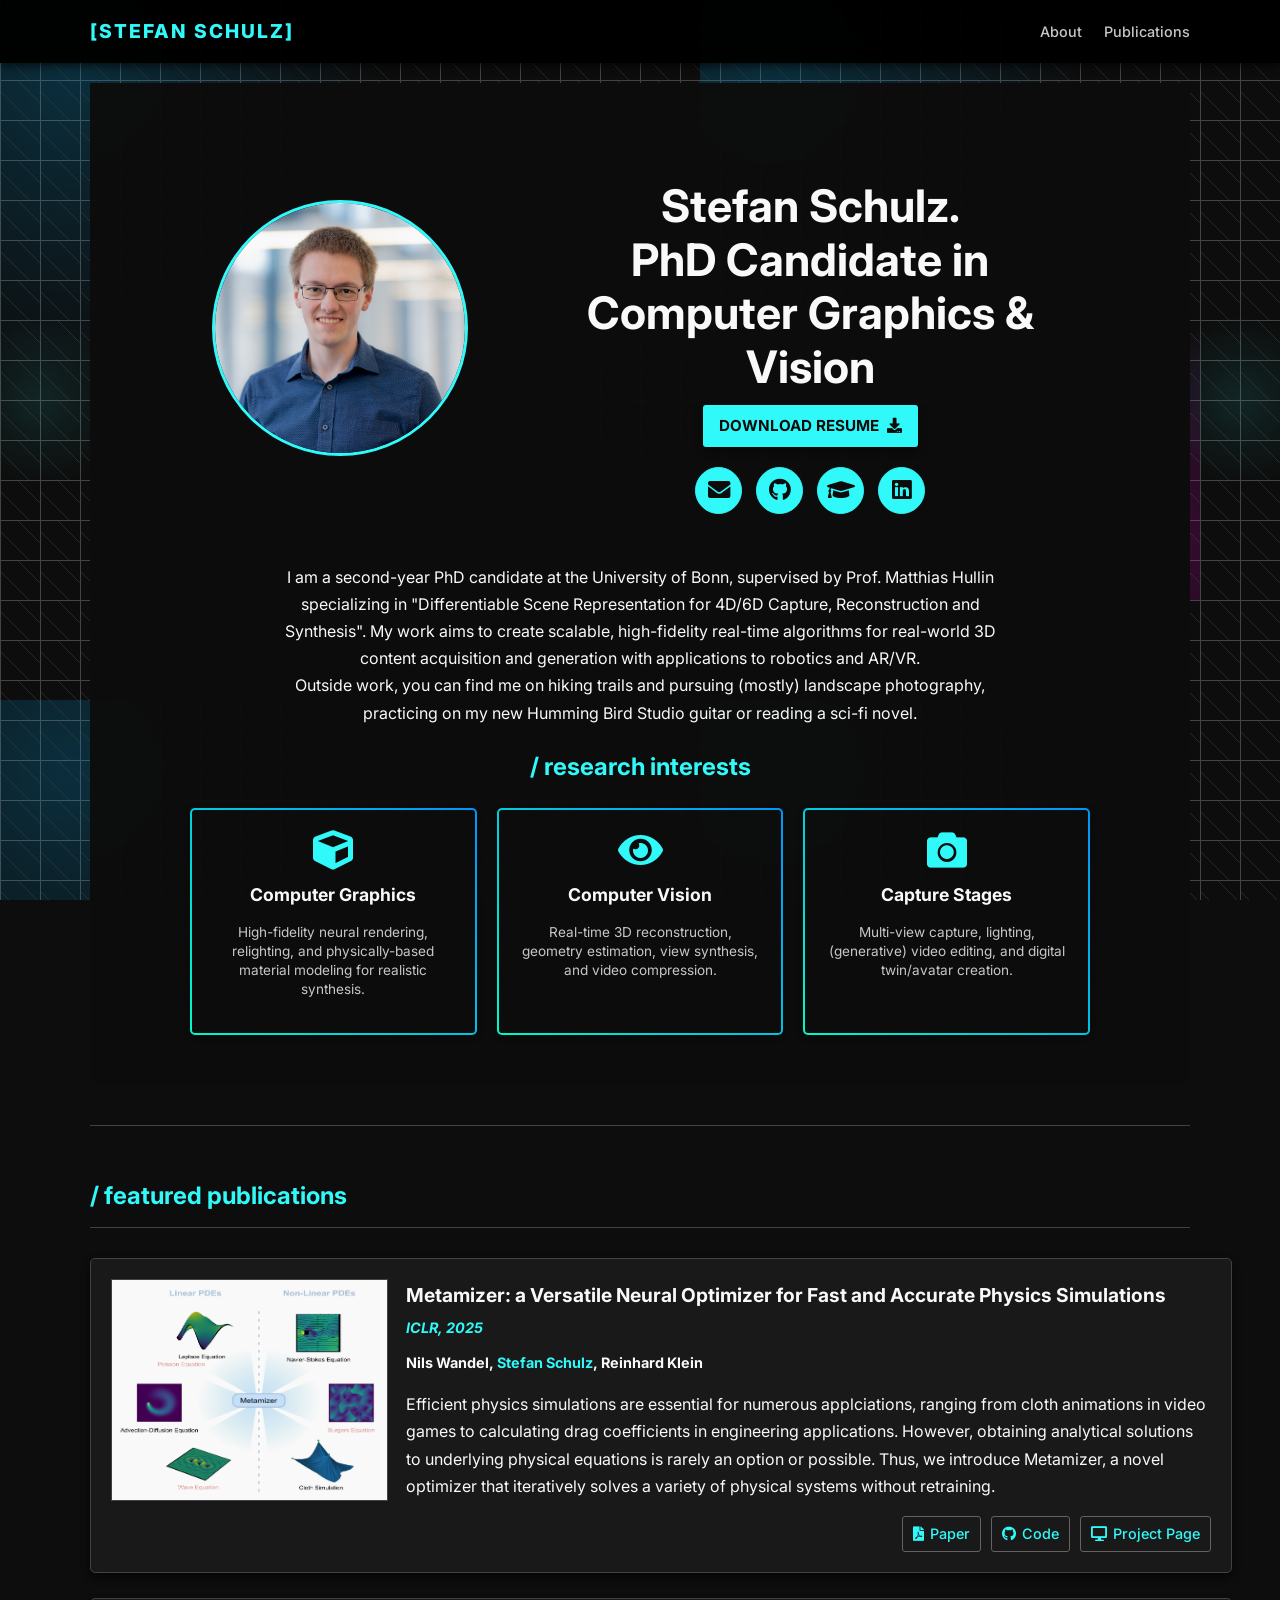
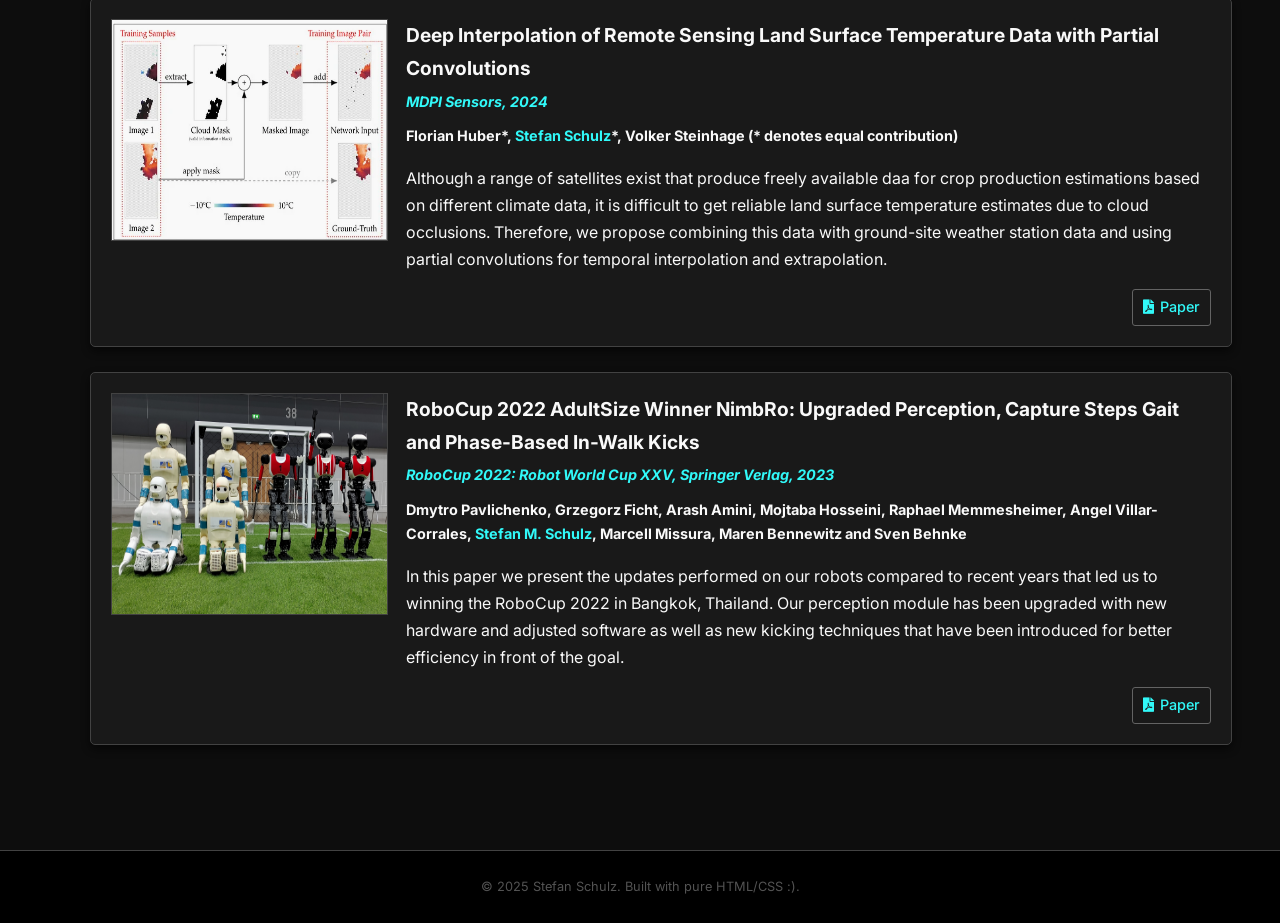
==== index.html @ b4964e53 "Update website + CV/Resume" ====
<!DOCTYPE html>
<html lang="en">
<head>
    <meta charset="UTF-8">
    <meta name="viewport" content="width=device-width, initial-scale=1.0">
    <title>Stefan Schulz - PhD Candidate</title>
    <link rel="stylesheet" href="styles.css"> 
    <link href="https://fonts.googleapis.com/css2?family=Inter:wght@400;500;700;800&display=swap" rel="stylesheet">
    <link rel="stylesheet" href="https://cdnjs.cloudflare.com/ajax/libs/font-awesome/5.15.4/css/all.min.css">
</head>
<body>

    <header>
        <div class="header-content">
            <span class="logo">[STEFAN SCHULZ]</span>
            <nav>
                <a href="#about" class="nav-link">About</a>
                <a href="#publications" class="nav-link">Publications</a>
            </nav>
        </div>
    </header>

    <main>
        
        <section id="about" class="hero">
            
            <div class="profile-row">
                
                <div class="hero-image-container">
                    <img src="assets/profile_pic.jpg" alt="Stefan Schulz" class="profile-photo"> 
                </div>

                <div class="hero-text-content">
                    <h1>
                        <span class="name-highlight">Stefan Schulz</span>.<br>
                        PhD Candidate in Computer Graphics & Vision
                    </h1>
                    
                    <a href="/certificates/Resume.pdf" target="_blank" class="cv-button-hero">Download Resume <i class="fas fa-download"></i></a>

                    <div class="social-links">
                        <a href="mailto:stefanm.schulz@t-online.de" title="Email"><i class="fas fa-envelope"></i></a>
                        <a href="https://github.com/StefanMSchulz" target="_blank" title="GitHub"><i class="fab fa-github"></i></a> 
                        <a href="https://scholar.google.com/citations?user=WEFLPx4AAAAJ&hl=de" target="_blank" title="Google Scholar"><i class="fas fa-graduation-cap"></i></a> 
                        <a href="https://www.linkedin.com/in/stefan-m-schulz" target="_blank" title="LinkedIn"><i class="fab fa-linkedin"></i></a>
                    </div>
                </div>
            </div> 
            
            <div class="hero-paragraph-container">
                <p>I am a second-year PhD candidate at the University of Bonn, supervised by Prof. Matthias Hullin specializing in "Differentiable Scene Representation for 4D/6D Capture, Reconstruction and Synthesis". My work aims to create scalable, high-fidelity real-time algorithms for real-world 3D content acquisition and generation with applications to robotics and AR/VR.</p>
                <p>Outside work, you can find me on hiking trails and pursuing (mostly) landscape photography, practicing on my new Humming Bird Studio guitar or reading a sci-fi novel.</p>
            </div>
            
            <div id="research-container" class="research-grid-container">
                <h2 class="research-title">/ research interests</h2> 
                <div class="focus-grid">
                    <div class="focus-item">
                        <i class="fas fa-cube focus-icon"></i>
                        <h3>Computer Graphics</h3>
                        <p>High-fidelity neural rendering, relighting, and physically-based material modeling for realistic synthesis.</p>
                    </div>
                    <div class="focus-item">
                        <i class="fas fa-eye focus-icon"></i>
                        <h3>Computer Vision</h3>
                        <p>Real-time 3D reconstruction, geometry estimation, view synthesis, and video compression.</p>
                    </div>
                    <div class="focus-item">
                        <i class="fas fa-camera focus-icon"></i>
                        <h3>Capture Stages</h3>
                        <p>Multi-view capture, lighting, (generative) video editing, and digital twin/avatar creation.</p>
                    </div>
                </div>
            </div> 
        </section> 
        <hr class="separator">

        <section id="publications">
            <h2>/ featured publications</h2> 
            
            <div class="project-item">
                <div class="project-media-col">
                    <div class="project-media">
                        <img src="assets/publications/metamizer.png" alt="Project 2 Image" class="project-image">
                    </div>
                </div>
                <div class="project-description-col">
                    <div>
                        <h3>Metamizer: a Versatile Neural Optimizer for Fast and Accurate Physics Simulations</h3>
                        <span class="metadata" style="font-style: italic;">ICLR, 2025</span>
                        <span class="metadata"><span style="color:#ffffff"> Nils Wandel,</span> Stefan Schulz<span style="color:#ffffff">, Reinhard Klein</span></span>
                        <p>Efficient physics simulations are essential for numerous applciations, ranging from cloth animations in video games to calculating drag coefficients in engineering applications. However, obtaining analytical solutions to underlying physical equations is rarely an option or possible. Thus, we introduce Metamizer, a novel optimizer that iteratively solves a variety of physical systems without retraining.</p>
                    </div>
                    <div class="project-links">
                        <a href="https://arxiv.org/pdf/2410.19746" target="_blank"><i class="fas fa-file-pdf"></i> Paper</a>
                        <a href="https://github.com/wandeln/Metamizer" target="_blank"><i class="fab fa-github"></i> Code</a>
                        <a href="https://wandeln.github.io/Metamizer_webpage/" target="_blank"><i class="fas fa-desktop"></i> Project Page</a>
                    </div>
                </div>
            </div>

            <div class="project-item">
                <div class="project-media-col">
                    <img src="assets/publications/partialconv.png" alt="Project 2 Image" class="project-image">
                </div>
                <div class="project-description-col">
                    <div>
                        <h3>Deep Interpolation of Remote Sensing Land Surface Temperature Data with Partial Convolutions</h3>
                        <span class="metadata" style="font-style: italic;">MDPI Sensors, 2024</span>
                        <span class="metadata"><span style="color:#ffffff">Florian Huber*,</span> Stefan Schulz<span style="color:#ffffff">*, Volker Steinhage (* denotes equal contribution)</span></span>
                        <p>Although a range of satellites exist that produce freely available daa for crop production estimations based on different climate data, it is difficult to get reliable land surface temperature estimates due to cloud occlusions. Therefore, we propose combining this data with ground-site weather station data and using partial convolutions for temporal interpolation and extrapolation.</p>
                    </div>
                    <div class="project-links">
                        <a href="https://www.mdpi.com/1424-8220/24/5/1604" target="_blank"><i class="fas fa-file-pdf"></i> Paper</a>
                    </div>
                </div>
            </div>

            <div class="project-item">
                <div class="project-media-col">
                    <img src="assets/publications/robocup.jpg" alt="Project 2 Image" class="project-image">
                </div>
                <div class="project-description-col">
                    <div>
                        <h3>RoboCup 2022 AdultSize Winner NimbRo: Upgraded Perception, Capture Steps Gait and Phase-Based In-Walk Kicks</h3>
                        <span class="metadata" style="font-style: italic;">RoboCup 2022: Robot World Cup XXV, Springer Verlag, 2023</span>
                        <span class="metadata"><span style="color:#ffffff">Dmytro Pavlichenko, Grzegorz Ficht, Arash Amini, Mojtaba Hosseini, Raphael Memmesheimer, Angel Villar-Corrales, </span>Stefan M. Schulz<span style="color:#ffffff">, Marcell Missura, Maren Bennewitz and Sven Behnke</span></span>
                        <p>In this paper we present the updates performed on our robots compared to recent years that led us to winning the RoboCup 2022 in Bangkok, Thailand. Our perception module has been upgraded with new hardware and adjusted software as well as new kicking techniques that have been introduced for better efficiency in front of the goal.</p>
                    </div>
                    <div class="project-links">
                        <a href="https://arxiv.org/pdf/2302.02956" target="_blank"><i class="fas fa-file-pdf"></i> Paper</a>
                    </div>
                </div>
            </div>

            </section>        
    </main>

    <footer>
        &copy; 2025 Stefan Schulz. Built with pure HTML/CSS :).
    </footer>

</body>
</html>
---- styles.css ----
:root {
    --bg-color: #0d0d0d;
    --text-color: #ffffff;
    --accent-color: #33ffff;
    --secondary-color: #1a1a1a; 
    --border-color: #444444;
    
    /* Stronger Pattern Colors */
    --pattern-color-1: rgba(68, 68, 68, 0.5); 
    --flare-color-blue: rgba(0, 180, 255, 0.2); 
    --flare-color-pink: rgba(255, 0, 220, 0.2); 
    --pattern-color-2: rgba(51, 255, 255, 0.1); 
    --link-border-color: #666666;

    /* Gradient Colors for Research Focus */
    --gradient-start: #00ffcc; 
    --gradient-end: #0099ff;    
}

/* Global Styles and Typography */
body {
    font-family: 'Inter', sans-serif;
    line-height: 1.7;
    margin: 0;
    padding: 0;
    color: var(--text-color);
    background-color: var(--bg-color); 
    background-image: 
        repeating-linear-gradient(45deg, var(--pattern-color-1), var(--pattern-color-1) 1px, transparent 1px, transparent 20px),
        radial-gradient(circle at 10% 10%, var(--flare-color-blue) 0%, transparent 35%),
        radial-gradient(circle at 90% 90%, var(--flare-color-pink) 0%, transparent 30%),
        radial-gradient(circle at 50% 50%, var(--pattern-color-2) 0%, transparent 20%),
        linear-gradient(to right, var(--border-color) 1px, transparent 1px),
        linear-gradient(to bottom, var(--border-color) 1px, transparent 1px);

    background-size: 
        40px 40px, 700px 700px, 600px 600px, 600px 600px, 40px 40px, 40px 40px;
        
    background-position: 
        0 0, 0 0, 0 0, center 100px, 0 0, 0 0;
        
    background-attachment: fixed;
    opacity: 0.98;
}

/* Links and Interactivity */
a {
    color: var(--accent-color);
    text-decoration: none;
    transition: color 0.2s, background-color 0.2s;
    font-weight: 500;
}

a:hover {
    color: #ffffff; 
    text-decoration: underline;
}

/* Ensure Icons have correct spacing when inside links with text */
.project-links a i {
    margin-right: 6px; 
}

/* Layout */
main {
    max-width: 1100px; 
    margin: 0 auto;
    padding: 20px 20px 80px;
    position: relative;
    z-index: 2;
    background-color: transparent; 
}

main, header, footer, .project-item {
    opacity: 1; 
}

/* ------------------------------------------------------------------- */
/* HEADER/NAVIGATION */
/* ------------------------------------------------------------------- */
header {
    background-color: #000000; 
    padding: 15px 0;
    box-shadow: 0 2px 10px rgba(0, 0, 0, 0.8);
    position: sticky;
    top: 0;
    z-index: 1000;
}

.header-content {
    max-width: 1100px; 
    margin: 0 auto;
    display: flex;
    justify-content: space-between;
    align-items: center;
    padding: 0 20px;
}

.logo {
    font-weight: 800;
    font-size: 1.2em;
    color: var(--accent-color);
    letter-spacing: 2px;
}

nav a.nav-link {
    color: #cccccc;
    margin-left: 18px;
    font-weight: 500;
    font-size: 0.9em;
}

nav a.nav-link:hover {
    color: var(--accent-color);
}

/* ------------------------------------------------------------------- */
/* HERO SECTION */
/* ------------------------------------------------------------------- */
.hero {
    display: flex; 
    flex-direction: column;
    gap: 20px; 
    padding: 60px 0 0; 
    background-color: var(--bg-color); 
    align-items: center; 
}

.profile-row {
    display: flex;
    gap: 40px;
    align-items: center; 
    text-align: left;
    
    max-width: 900px; 
    width: 100%;
    margin: 0 auto; 
}

.hero-image-container {
    flex-shrink: 0;
    width: 300px; 
    display: flex;
    justify-content: center; 
}

.profile-photo {
    width: 250px; 
    height: 250px;
    border-radius: 50%;
    object-fit: cover;
    border: 3px solid var(--accent-color);
    margin: 0; 
}

.hero-text-content {
    flex-grow: 1;
    display: flex; 
    flex-direction: column;
    align-items: center; 
    text-align: center; 
    max-width: 100%; 
}

h1 { 
    font-size: 2.8em; 
    line-height: 1.2; 
    margin-bottom: 5px; 
    text-align: center; 
}

.cv-button-hero {
    color: var(--bg-color);
    background-color: var(--accent-color);
    padding: 8px 16px;
    border-radius: 3px;
    font-weight: 700;
    font-size: 0.95em;
    transition: background-color 0.2s;
    display: inline-flex;
    align-items: center;
    text-transform: uppercase;
    box-shadow: 0 4px 8px rgba(0, 0, 0, 0.4);
    margin-top: 5px; 
    margin-bottom: 15px; 
    align-self: center; 
}
.cv-button-hero:hover {
    background-color: var(--bg-color);
    color: var(--accent-color);
    text-decoration: none;
    border: 1px solid var(--accent-color);
}
.cv-button-hero i {
    margin-left: 8px;
}

/* Social Links: */
.social-links {
    margin-top: 5px; 
    margin-bottom: 0; 
    text-align: center; 
    display: block; 
}

.social-links a {
    color: var(--bg-color) !important; 
    background-color: var(--accent-color); 
    margin: 0 5px; 
    padding: 10px; 
    border: 1px solid var(--accent-color);
    border-radius: 50%;
    font-size: 1.4em;
    display: inline-flex;
    align-items: center;
    justify-content: center;
    width: 25px; 
    height: 25px; 
    transition: transform 0.2s, background-color 0.2s;
}

.social-links a:hover {
    background-color: var(--bg-color); 
    color: var(--accent-color) !important; 
    transform: scale(1.1);
    text-decoration: none;
}
.social-links a i {
    margin: 0; 
}

.hero-paragraph-container {
    width: 100%;
    max-width: 900px;
    margin: 30px auto 0 auto;
    padding: 0 20px;
    text-align: center;
}
.hero-paragraph-container p {
    max-width: 750px;
    margin: 0 auto;
    text-align: center;
}

.research-grid-container {
    padding: 0 0 50px; 
    background-color: transparent; 
    border: none;
    box-shadow: none;
    
    max-width: 1100px;
    width: 100%;
}

.research-title {
    font-size: 1.5em; 
    font-weight: 700;
    color: var(--accent-color);
    border-bottom: none; 
    padding-bottom: 0; 
    margin-top: 0; 
    margin-bottom: 20px; 
    text-transform: lowercase; 
    text-align: center;
    width: 100%;
    box-sizing: border-box; 
}

.focus-grid {
    display: flex;
    gap: 20px;
    justify-content: center;
    text-align: center;
    max-width: 900px;
    margin: 0 auto;
    padding: 0 20px; 
}

.focus-item {
    flex: 1;
    background-color: var(--bg-color); 
    padding: 20px;
    border-radius: 5px;
    box-shadow: 0 2px 6px rgba(0, 0, 0, 0.3);
    transition: transform 0.2s;
    border: 2px solid transparent;
    background-clip: padding-box, border-box;
    background-origin: padding-box, border-box;
    border-image: linear-gradient(
        45deg, 
        var(--gradient-start) 0%, 
        var(--gradient-end) 100%
    );
    border-image-slice: 1;
    background-image: linear-gradient(var(--bg-color), var(--bg-color)),
                      linear-gradient(45deg, var(--gradient-start), var(--gradient-end));
}

.focus-item:hover {
    transform: translateY(-3px); 
}

.focus-icon {
    font-size: 2.5em;
    color: var(--accent-color);
    margin-bottom: 10px;
    display: block;
}

.focus-item h3 {
    font-size: 1.1em;
    margin: 0 0 5px 0;
}

.focus-item p {
    font-size: 0.85em; 
    color: #cccccc;
    line-height: 1.4;
}

h2 { 
    font-size: 1.5em; 
    font-weight: 700;
    color: var(--accent-color);
    text-transform: lowercase; 
    border-bottom: 1px solid var(--border-color); 
    padding-bottom: 10px; 
    margin-top: 50px; 
    margin-bottom: 30px;
}

.separator {
    border: 0;
    height: 1px;
    background-color: var(--border-color);
    margin: 40px 0;
}


/* ------------------------------------------------------------------- */
/* FEATURED PUBLICATIONS */
/* ------------------------------------------------------------------- */
.project-item {
    margin-bottom: 25px; 
    padding: 20px;
    background-color: var(--secondary-color);
    border: 1px solid var(--border-color);
    border-radius: 5px;
    box-shadow: 0 4px 10px rgba(0, 0, 0, 0.6);
    display: flex; 
    gap: 20px;
    max-width: 1100px;
    width: 100%;
    margin-left: auto;
    margin-right: auto;
}

.project-media-col {
    flex: 1; 
    min-width: 25%; 
    max-width: 25%; 
}

.project-description-col {
    flex: 2; 
    display: flex;
    flex-direction: column;
    justify-content: space-between; 
}

.project-media iframe, .project-image {
    width: 100%;
    height: auto;
    aspect-ratio: 10 / 8; 
    border: 1px solid var(--border-color);
    display: block;
    margin: 0 0 15px 0; 
}

.project-item h3 {
    color: var(--text-color);
    font-size: 1.2em;
    margin: 0 0 5px 0;
}

.metadata {
    color: var(--accent-color);
    font-size: 0.9em;
    font-weight: 700;
    margin-bottom: 10px;
    display: block;
}

.project-links {
    margin-top: auto; 
    display: flex;
    flex-wrap: wrap;
    gap: 10px; 
    justify-content: flex-end; 
}

.project-links a {
    color: var(--accent-color);
    border: 1px solid var(--link-border-color);
    padding: 5px 10px;
    border-radius: 3px;
    text-decoration: none;
    transition: background-color 0.2s, color 0.2s;
    font-size: 0.9em;
    display: inline-flex;
    align-items: center;
}

.project-links a:hover {
    background-color: var(--accent-color);
    color: var(--bg-color);
    text-decoration: none;
}

/* Footer */
footer {
    text-align: center;
    padding: 25px;
    background-color: #000;
    color: #555555;
    font-size: 0.8em;
    border-top: 1px solid var(--border-color);
}

/* Responsive Design */
@media (max-width: 1150px) {
    main, .header-content, .project-item {
        max-width: 95%;
        padding-left: 15px;
        padding-right: 15px;
    }
}

@media (max-width: 900px) {
    .profile-row {
        flex-direction: column;
        align-items: center;
        text-align: center;
        gap: 20px;
    }
    .hero-image-container {
        width: 100%;
        max-width: 100%;
        justify-content: center; 
    }
    .hero-text-content {
        align-items: center; 
        max-width: 100%;
        text-align: center;
    }
    .hero-text-content h1 {
        text-align: center;
    }
    .cv-button-hero {
        align-self: center;
    }
    .social-links {
        text-align: center;
    }
}

@media (max-width: 768px) {
    .profile-photo {
        width: 120px;
        height: 120px;
    }
    .social-links a {
        margin: 0 5px;
    }
    
    .focus-grid {
        flex-direction: column;
        gap: 15px;
        padding: 0 10px;
    }
    .research-grid-container {
        padding-left: 0;
        padding-right: 0;
    }

    h1 {
        font-size: 2em;
    }
    .header-content {
        flex-direction: column;
    }
    nav a.nav-link {
        margin: 0 8px;
    }
    .project-item {
        flex-direction: column;
    }
    .project-media-col {
        min-width: 100%;
        max-width: 100%;
    }
    .project-links {
        justify-content: flex-start;
    }
}
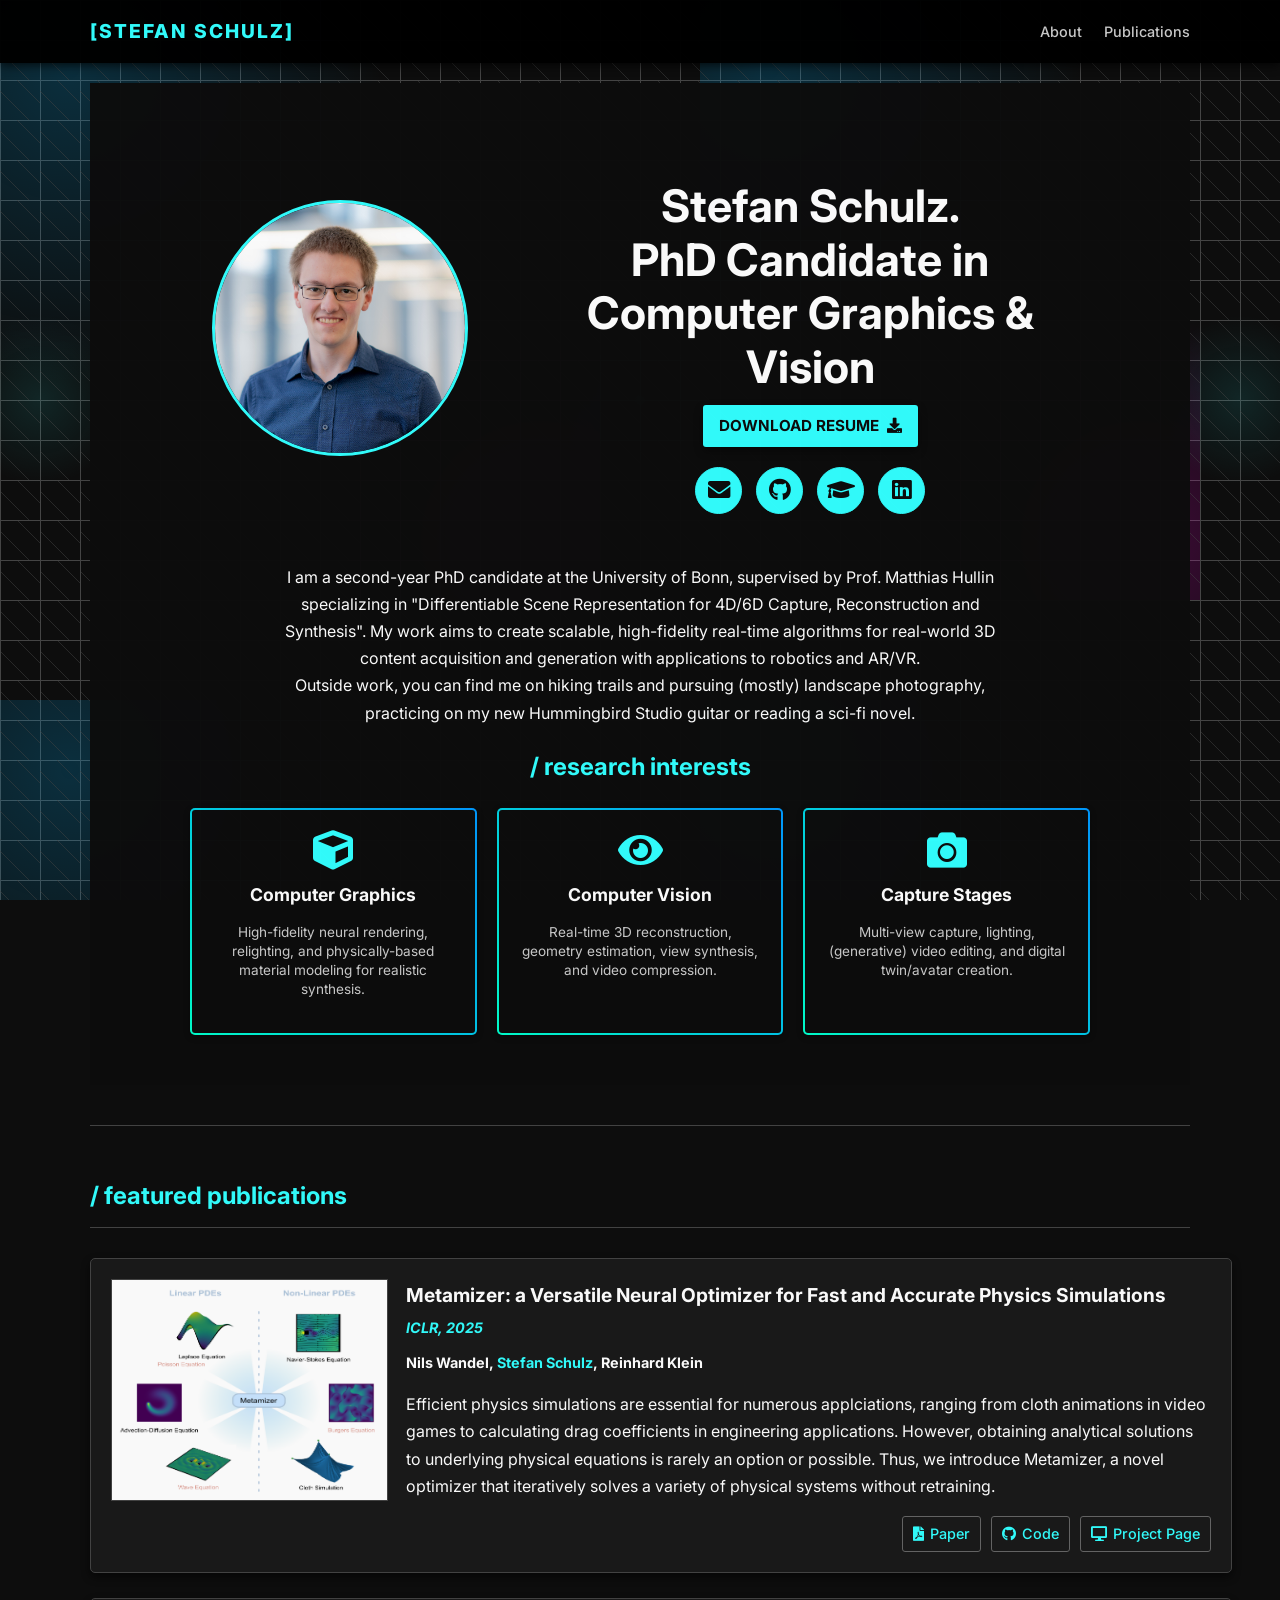
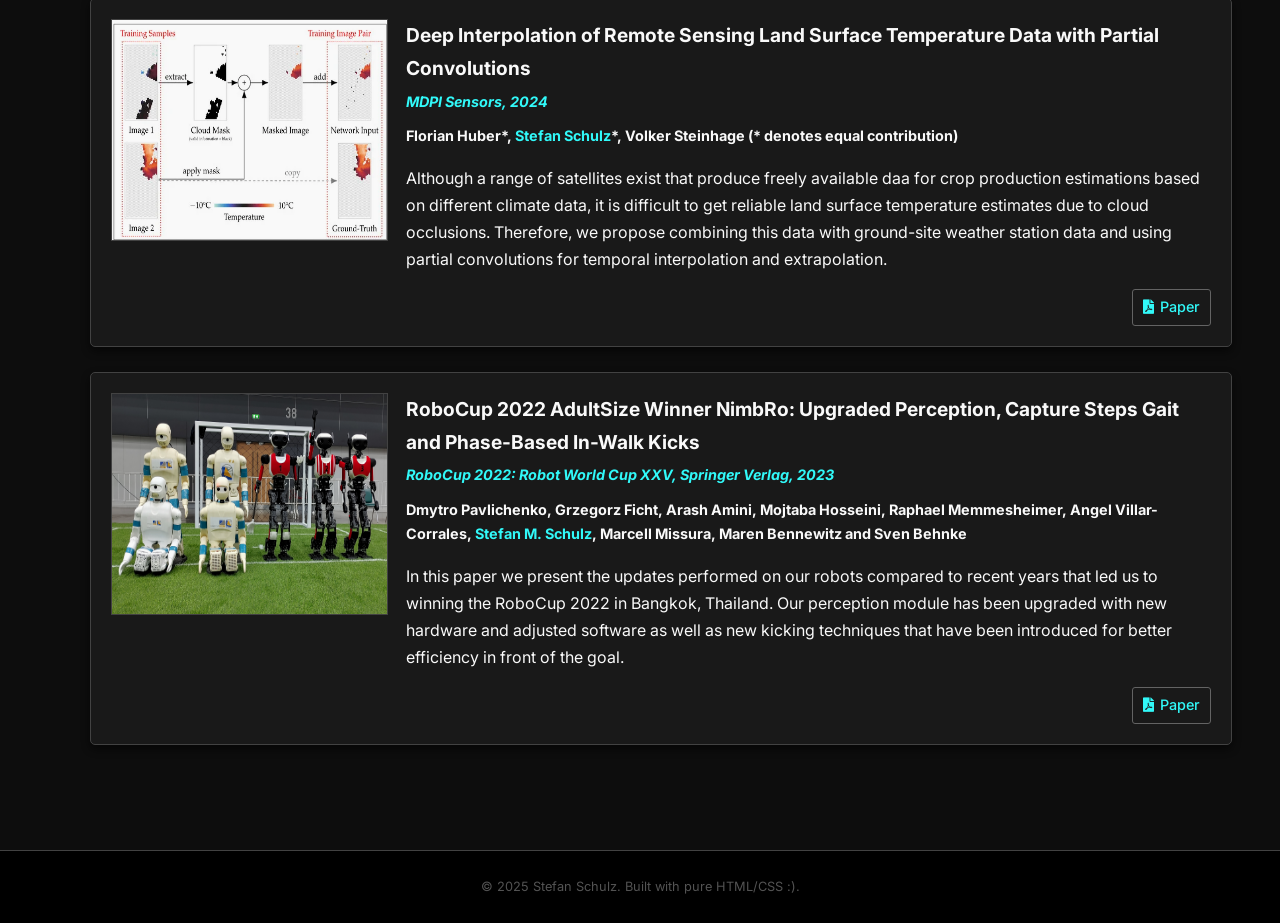
==== commit 42fdaa3a: "Correct typo + remove old CV" ====
--- a/index.html
+++ b/index.html
@@ -49,7 +49,7 @@
             
             <div class="hero-paragraph-container">
                 <p>I am a second-year PhD candidate at the University of Bonn, supervised by Prof. Matthias Hullin specializing in "Differentiable Scene Representation for 4D/6D Capture, Reconstruction and Synthesis". My work aims to create scalable, high-fidelity real-time algorithms for real-world 3D content acquisition and generation with applications to robotics and AR/VR.</p>
-                <p>Outside work, you can find me on hiking trails and pursuing (mostly) landscape photography, practicing on my new Humming Bird Studio guitar or reading a sci-fi novel.</p>
+                <p>Outside work, you can find me on hiking trails and pursuing (mostly) landscape photography, practicing on my new Hummingbird Studio guitar or reading a sci-fi novel.</p>
             </div>
             
             <div id="research-container" class="research-grid-container">
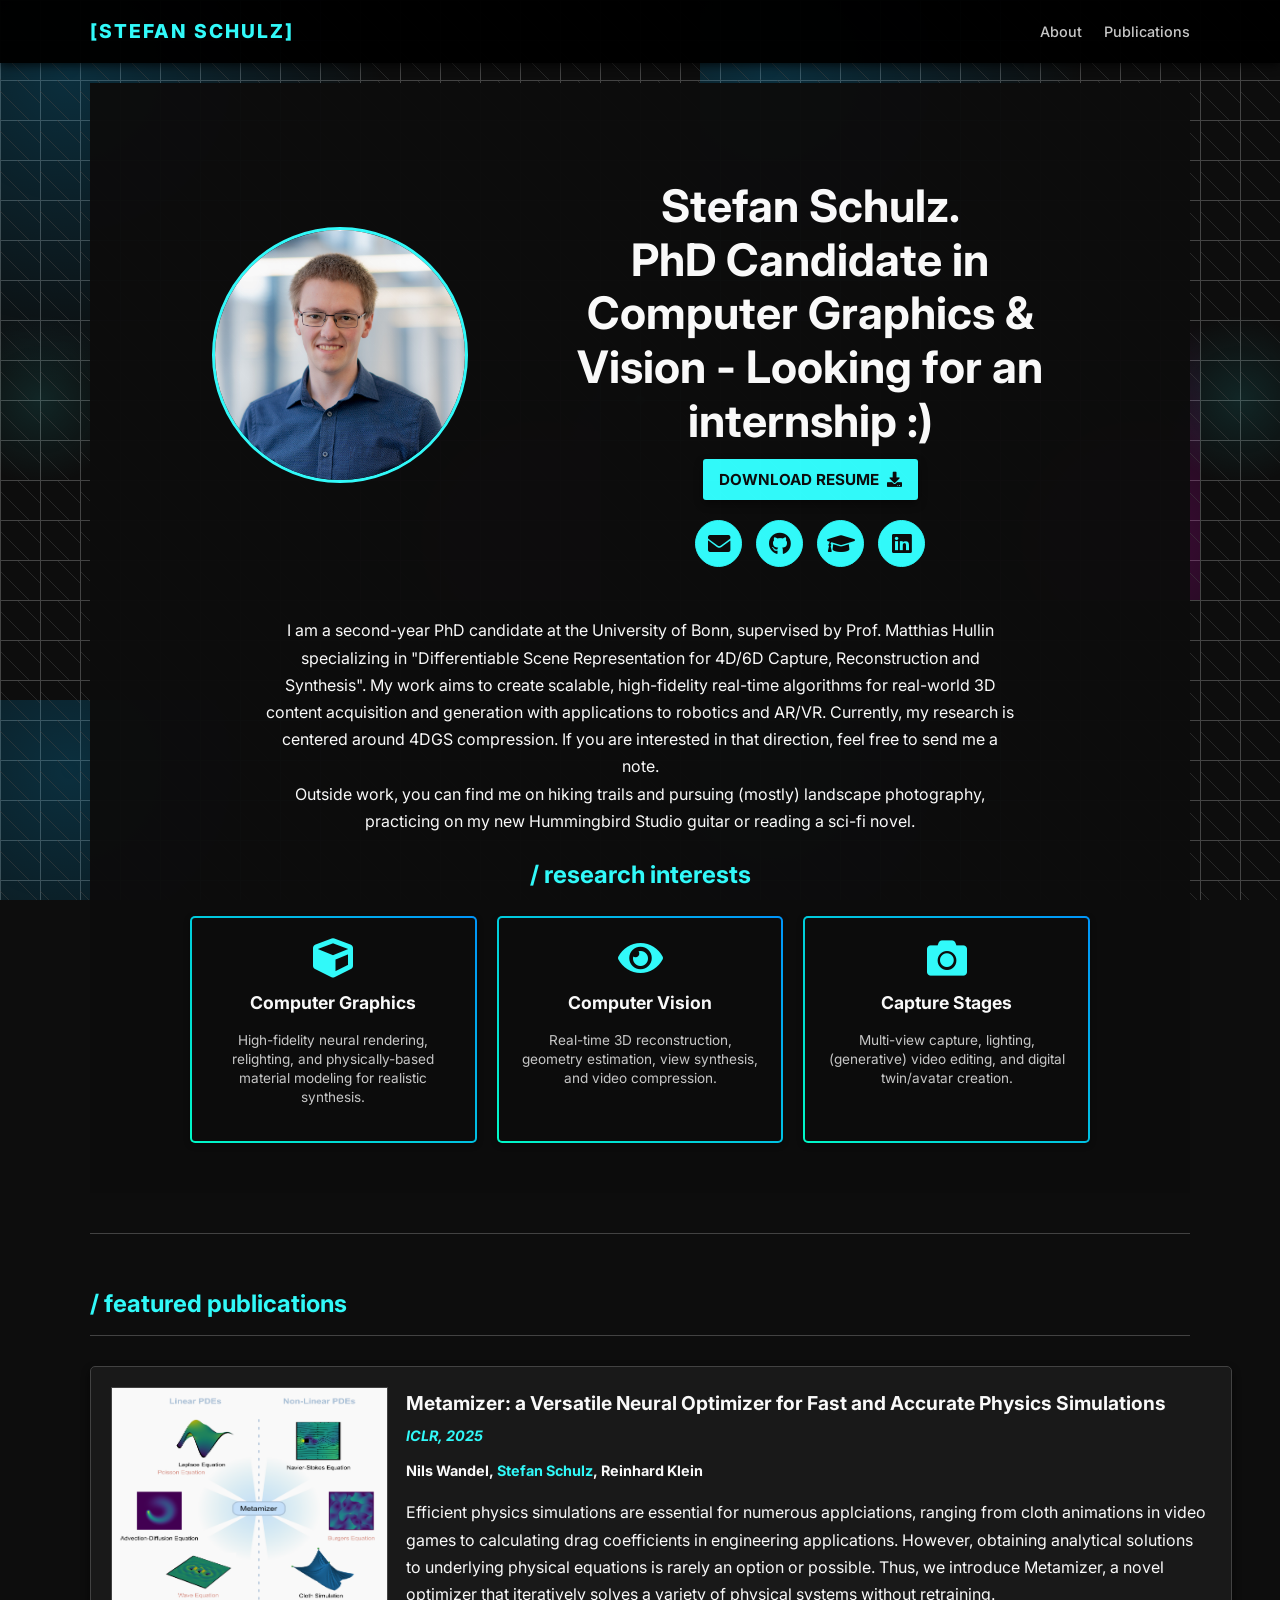
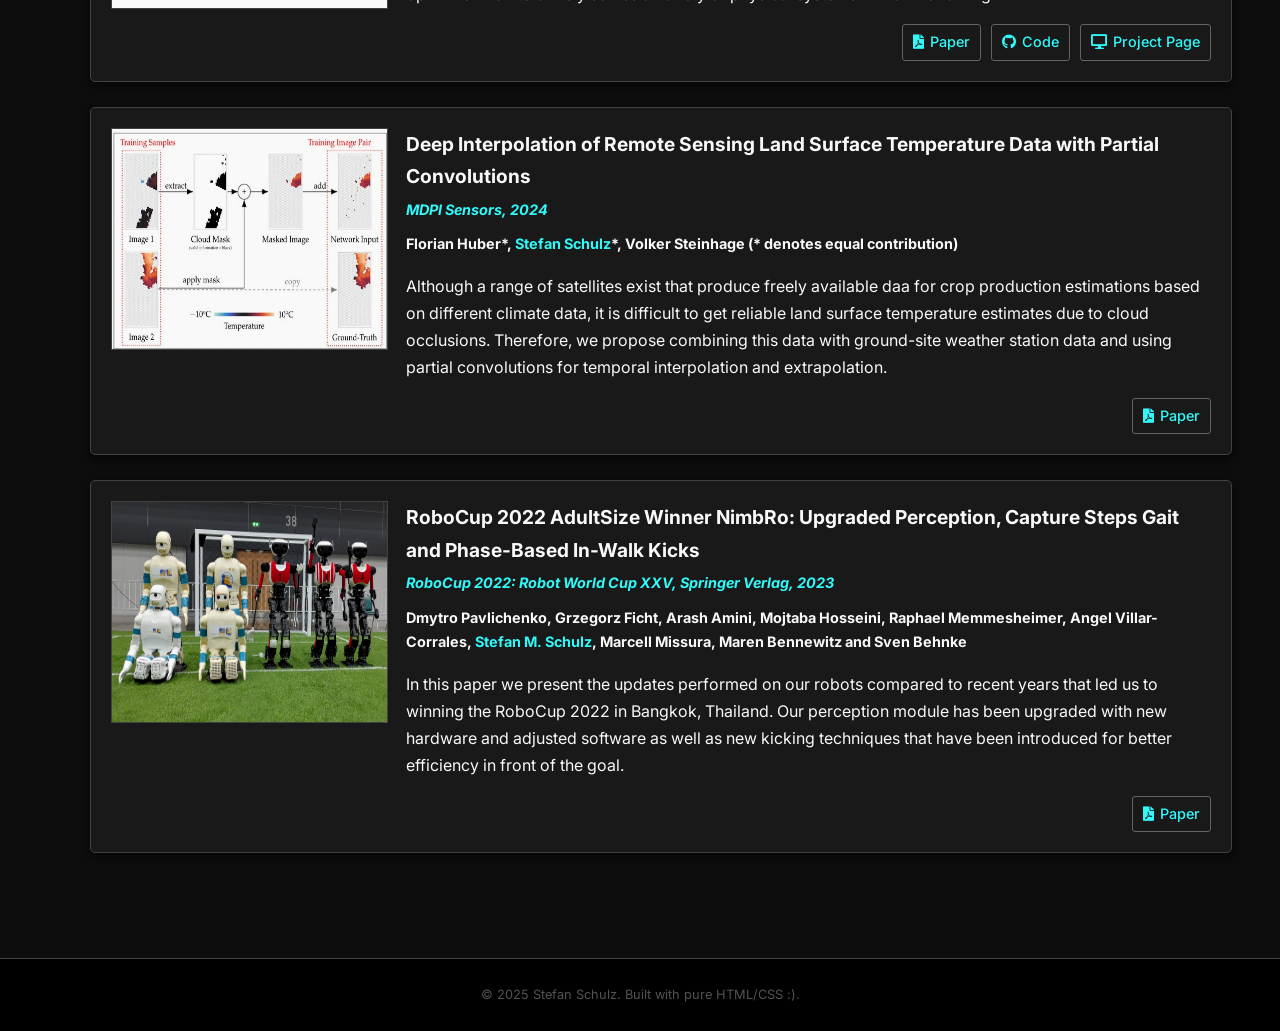
==== commit 8af64d24: "Update index.html" ====
--- a/index.html
+++ b/index.html
@@ -33,7 +33,7 @@
                 <div class="hero-text-content">
                     <h1>
                         <span class="name-highlight">Stefan Schulz</span>.<br>
-                        PhD Candidate in Computer Graphics & Vision
+                        PhD Candidate in Computer Graphics & Vision - Looking for an internship :)
                     </h1>
                     
                     <a href="/certificates/Resume.pdf" target="_blank" class="cv-button-hero">Download Resume <i class="fas fa-download"></i></a>
@@ -48,7 +48,7 @@
             </div> 
             
             <div class="hero-paragraph-container">
-                <p>I am a second-year PhD candidate at the University of Bonn, supervised by Prof. Matthias Hullin specializing in "Differentiable Scene Representation for 4D/6D Capture, Reconstruction and Synthesis". My work aims to create scalable, high-fidelity real-time algorithms for real-world 3D content acquisition and generation with applications to robotics and AR/VR.</p>
+                <p>I am a second-year PhD candidate at the University of Bonn, supervised by Prof. Matthias Hullin specializing in "Differentiable Scene Representation for 4D/6D Capture, Reconstruction and Synthesis". My work aims to create scalable, high-fidelity real-time algorithms for real-world 3D content acquisition and generation with applications to robotics and AR/VR. Currently, my research is centered around 4DGS compression. If you are interested in that direction, feel free to send me a note.</p>
                 <p>Outside work, you can find me on hiking trails and pursuing (mostly) landscape photography, practicing on my new Hummingbird Studio guitar or reading a sci-fi novel.</p>
             </div>
             
@@ -141,4 +141,4 @@
     </footer>
 
 </body>
-</html>+</html>
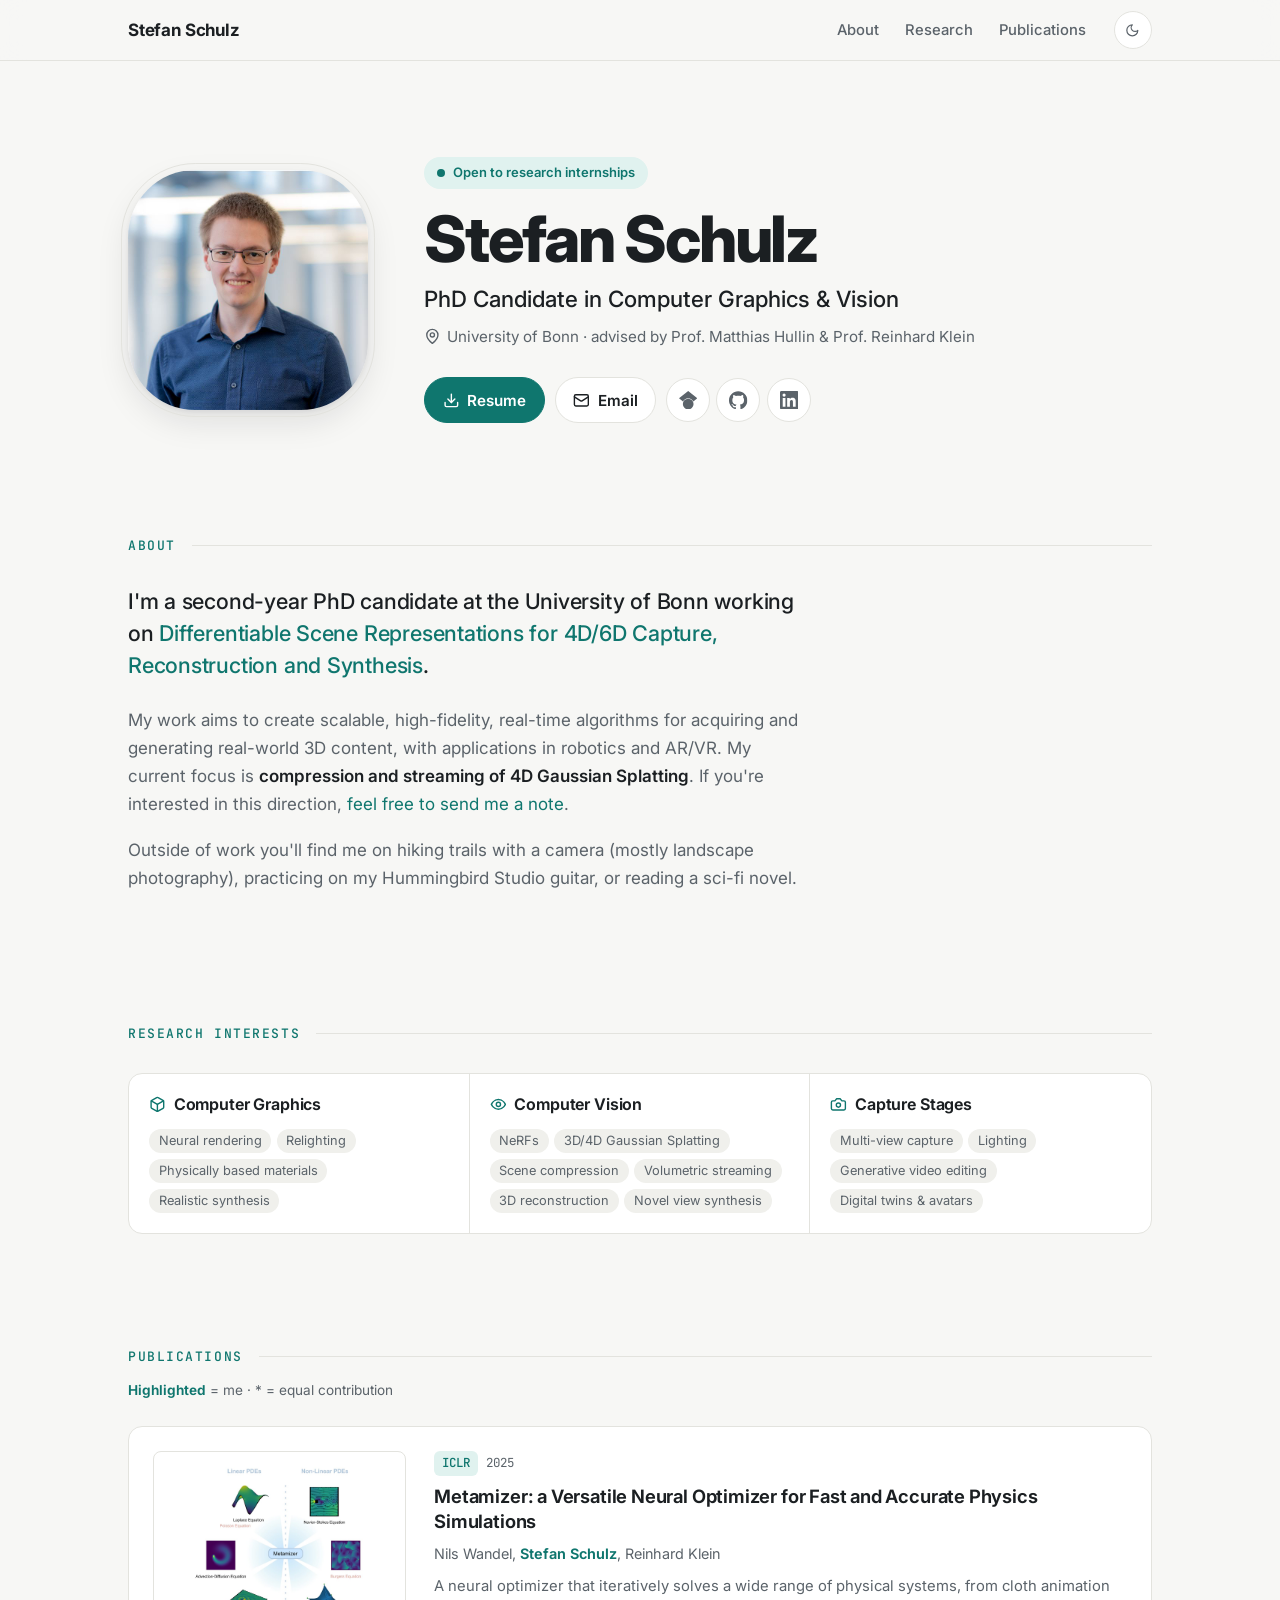
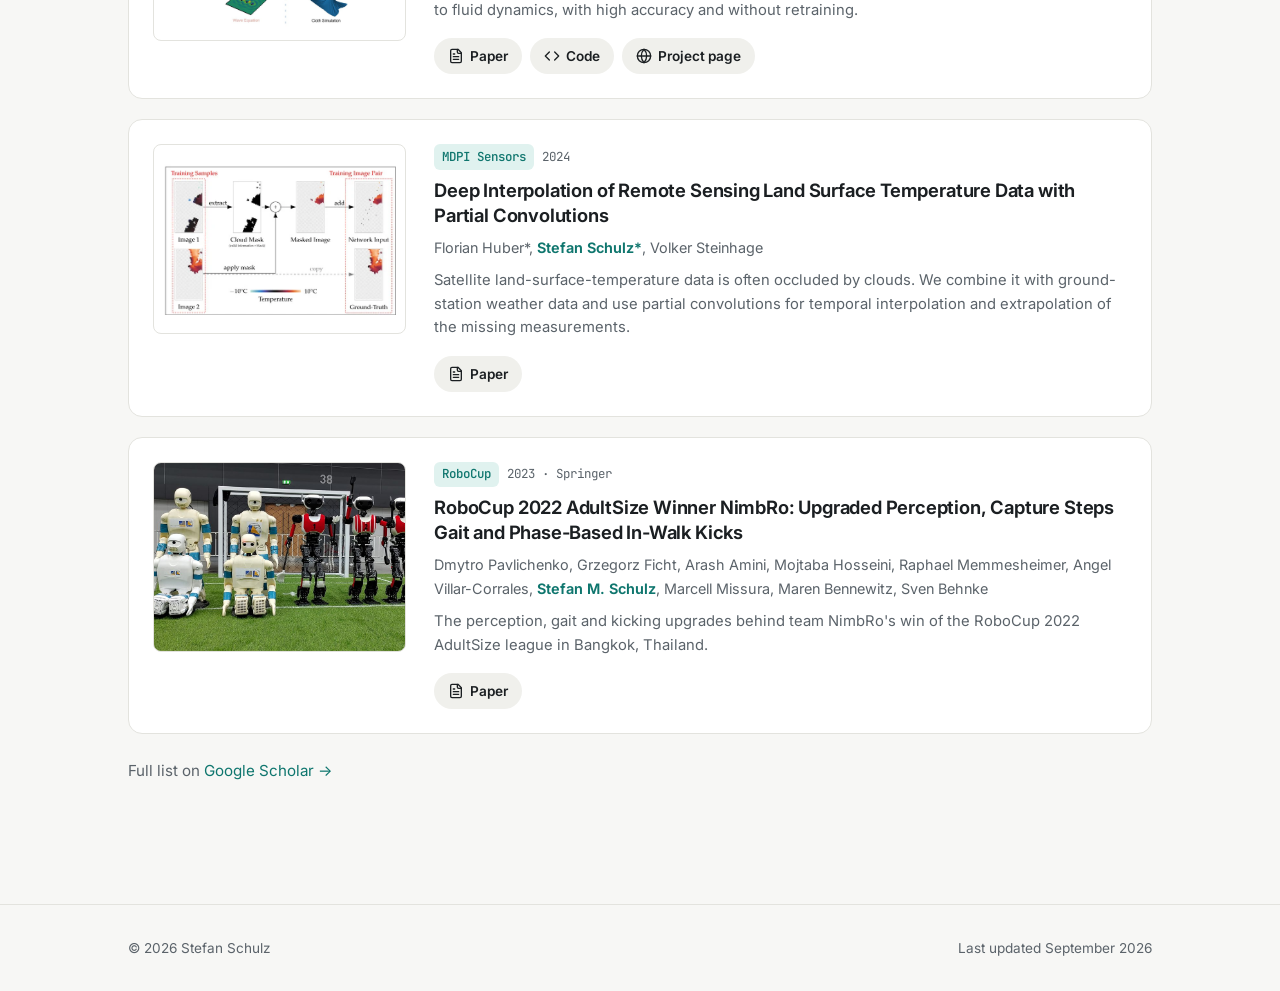
==== commit ebca36f1: "Update Website" ====
--- a/index.html
+++ b/index.html
@@ -2,143 +2,281 @@
 <html lang="en">
 <head>
     <meta charset="UTF-8">
-    <meta name="viewport" content="width=device-width, initial-scale=1.0">
-    <title>Stefan Schulz - PhD Candidate</title>
-    <link rel="stylesheet" href="styles.css"> 
-    <link href="https://fonts.googleapis.com/css2?family=Inter:wght@400;500;700;800&display=swap" rel="stylesheet">
-    <link rel="stylesheet" href="https://cdnjs.cloudflare.com/ajax/libs/font-awesome/5.15.4/css/all.min.css">
+    <meta name="viewport" content="width=device-width, initial-scale=1.0, viewport-fit=cover">
+    <title>Stefan Schulz · PhD Candidate, University of Bonn</title>
+    <meta name="description" content="Stefan Schulz is a PhD candidate at the University of Bonn working on differentiable scene representations for 4D capture, reconstruction and synthesis in computer graphics and vision.">
+    <meta name="author" content="Stefan Schulz">
+    <meta name="theme-color" content="#f7f7f5" media="(prefers-color-scheme: light)">
+    <meta name="theme-color" content="#0e1113" media="(prefers-color-scheme: dark)">
+
+    <!-- Link previews (Slack, LinkedIn, X, ...) -->
+    <meta property="og:type" content="profile">
+    <meta property="og:title" content="Stefan Schulz · PhD Candidate in Computer Graphics & Vision">
+    <meta property="og:description" content="Differentiable scene representations for 4D capture, reconstruction and synthesis. University of Bonn.">
+    <meta property="og:url" content="https://stefanmschulz.github.io/">
+    <meta property="og:image" content="https://stefanmschulz.github.io/assets/web/profile.jpg">
+    <meta name="twitter:card" content="summary">
+
+    <link rel="icon" href="data:image/svg+xml,%3Csvg xmlns='http://www.w3.org/2000/svg' viewBox='0 0 64 64'%3E%3Crect width='64' height='64' rx='14' fill='%230f766e'/%3E%3Ctext x='50%25' y='54%25' dominant-baseline='middle' text-anchor='middle' font-family='Arial,sans-serif' font-weight='700' font-size='28' fill='white'%3ESS%3C/text%3E%3C/svg%3E">
+
+    <link rel="preconnect" href="https://fonts.googleapis.com">
+    <link rel="preconnect" href="https://fonts.gstatic.com" crossorigin>
+    <link href="https://fonts.googleapis.com/css2?family=Inter:wght@400;500;600;700;800&family=JetBrains+Mono:wght@500&display=swap" rel="stylesheet">
+    <link rel="stylesheet" href="styles.css">
+
+    <!-- Apply the saved theme before first paint to avoid a flash -->
+    <script>
+        try {
+            var t = localStorage.getItem('theme');
+            if (t === 'light' || t === 'dark') document.documentElement.dataset.theme = t;
+        } catch (e) {}
+    </script>
+
+    <!-- Structured data: helps search engines connect this page to your profiles -->
+    <script type="application/ld+json">
+    {
+        "@context": "https://schema.org",
+        "@type": "Person",
+        "name": "Stefan Schulz",
+        "url": "https://stefanmschulz.github.io/",
+        "image": "https://stefanmschulz.github.io/assets/web/profile.jpg",
+        "jobTitle": "PhD Candidate",
+        "affiliation": { "@type": "CollegeOrUniversity", "name": "University of Bonn" },
+        "knowsAbout": ["Computer Graphics", "Computer Vision", "Neural Rendering", "3D Reconstruction", "Gaussian Splatting"],
+        "sameAs": [
+            "https://github.com/StefanMSchulz",
+            "https://scholar.google.com/citations?user=WEFLPx4AAAAJ",
+            "https://www.linkedin.com/in/stefan-m-schulz"
+        ]
+    }
+    </script>
 </head>
 <body>
 
-    <header>
-        <div class="header-content">
-            <span class="logo">[STEFAN SCHULZ]</span>
-            <nav>
-                <a href="#about" class="nav-link">About</a>
-                <a href="#publications" class="nav-link">Publications</a>
+    <!-- Icon sprite (replaces the Font Awesome download) -->
+    <svg class="sprite" aria-hidden="true" xmlns="http://www.w3.org/2000/svg">
+        <symbol id="i-mail" viewBox="0 0 24 24"><rect width="20" height="16" x="2" y="4" rx="2"/><path d="m22 7-8.97 5.7a1.94 1.94 0 0 1-2.06 0L2 7"/></symbol>
+        <symbol id="i-download" viewBox="0 0 24 24"><path d="M21 15v4a2 2 0 0 1-2 2H5a2 2 0 0 1-2-2v-4"/><path d="m7 10 5 5 5-5"/><path d="M12 15V3"/></symbol>
+        <symbol id="i-file" viewBox="0 0 24 24"><path d="M15 2H6a2 2 0 0 0-2 2v16a2 2 0 0 0 2 2h12a2 2 0 0 0 2-2V7Z"/><path d="M14 2v4a2 2 0 0 0 2 2h4"/><path d="M16 13H8"/><path d="M16 17H8"/><path d="M10 9H8"/></symbol>
+        <symbol id="i-code" viewBox="0 0 24 24"><path d="m16 18 6-6-6-6"/><path d="m8 6-6 6 6 6"/></symbol>
+        <symbol id="i-globe" viewBox="0 0 24 24"><circle cx="12" cy="12" r="10"/><path d="M12 2a14.5 14.5 0 0 0 0 20 14.5 14.5 0 0 0 0-20"/><path d="M2 12h20"/></symbol>
+        <symbol id="i-pin" viewBox="0 0 24 24"><path d="M20 10c0 6-8 12-8 12s-8-6-8-12a8 8 0 0 1 16 0Z"/><circle cx="12" cy="10" r="3"/></symbol>
+        <symbol id="i-cube" viewBox="0 0 24 24"><path d="M21 8a2 2 0 0 0-1-1.73l-7-4a2 2 0 0 0-2 0l-7 4A2 2 0 0 0 3 8v8a2 2 0 0 0 1 1.73l7 4a2 2 0 0 0 2 0l7-4A2 2 0 0 0 21 16Z"/><path d="m3.3 7 8.7 5 8.7-5"/><path d="M12 22V12"/></symbol>
+        <symbol id="i-eye" viewBox="0 0 24 24"><path d="M2 12s3-7 10-7 10 7 10 7-3 7-10 7-10-7-10-7Z"/><circle cx="12" cy="12" r="3"/></symbol>
+        <symbol id="i-camera" viewBox="0 0 24 24"><path d="M14.5 4h-5L7 7H4a2 2 0 0 0-2 2v9a2 2 0 0 0 2 2h16a2 2 0 0 0 2-2V9a2 2 0 0 0-2-2h-3l-2.5-3Z"/><circle cx="12" cy="13" r="3"/></symbol>
+        <symbol id="i-sun" viewBox="0 0 24 24"><circle cx="12" cy="12" r="4"/><path d="M12 2v2M12 20v2M4.93 4.93l1.41 1.41M17.66 17.66l1.41 1.41M2 12h2M20 12h2M6.34 17.66l-1.41 1.41M19.07 4.93l-1.41 1.41"/></symbol>
+        <symbol id="i-moon" viewBox="0 0 24 24"><path d="M12 3a6 6 0 0 0 9 9 9 9 0 1 1-9-9Z"/></symbol>
+        <symbol id="i-github" viewBox="0 0 24 24"><path fill="currentColor" stroke="none" d="M12 .297c-6.63 0-12 5.373-12 12 0 5.303 3.438 9.8 8.205 11.385.6.113.82-.258.82-.577 0-.285-.01-1.04-.015-2.04-3.338.724-4.042-1.61-4.042-1.61C4.422 18.07 3.633 17.7 3.633 17.7c-1.087-.744.084-.729.084-.729 1.205.084 1.838 1.236 1.838 1.236 1.07 1.835 2.809 1.305 3.495.998.108-.776.417-1.305.76-1.605-2.665-.3-5.466-1.332-5.466-5.93 0-1.31.465-2.38 1.235-3.22-.135-.303-.54-1.523.105-3.176 0 0 1.005-.322 3.3 1.23.96-.267 1.98-.399 3-.405 1.02.006 2.04.138 3 .405 2.28-1.552 3.285-1.23 3.285-1.23.645 1.653.24 2.873.12 3.176.765.84 1.23 1.91 1.23 3.22 0 4.61-2.805 5.625-5.475 5.92.42.36.81 1.096.81 2.22 0 1.606-.015 2.896-.015 3.286 0 .315.21.69.825.57C20.565 22.092 24 17.592 24 12.297c0-6.627-5.373-12-12-12"/></symbol>
+        <symbol id="i-scholar" viewBox="0 0 24 24"><path fill="currentColor" stroke="none" d="M5.242 13.769 0 9.5 12 0l12 9.5-5.242 4.269C17.548 11.249 14.978 9.5 12 9.5c-2.977 0-5.548 1.748-6.758 4.269zM12 10a7 7 0 1 0 0 14 7 7 0 0 0 0-14z"/></symbol>
+        <symbol id="i-linkedin" viewBox="0 0 24 24"><path fill="currentColor" stroke="none" d="M20.447 20.452h-3.554v-5.569c0-1.328-.027-3.037-1.852-3.037-1.853 0-2.136 1.445-2.136 2.939v5.667H9.351V9h3.414v1.561h.046c.477-.93 1.637-1.84 3.37-1.84 3.601 0 4.267 2.37 4.267 4.455v6.286zM5.337 7.433a2.062 2.062 0 1 1 0-4.125 2.062 2.062 0 0 1 0 4.125zm1.782 13.019H3.555V9h3.564v11.452zM22.225 0H1.771C.792 0 0 .774 0 1.729v20.542C0 23.227.792 24 1.771 24h20.451C23.2 24 24 23.227 24 22.271V1.729C24 .774 23.2 0 22.222 0h.003z"/></symbol>
+    </svg>
+
+    <a class="skip-link" href="#main">Skip to content</a>
+
+    <header class="site-header">
+        <div class="container header-inner">
+            <a href="#top" class="brand">Stefan Schulz</a>
+            <nav class="site-nav" aria-label="Main">
+                <a href="#about">About</a>
+                <a href="#research">Research</a>
+                <a href="#publications">Publications</a>
             </nav>
+            <button class="theme-toggle" type="button" aria-label="Toggle dark mode">
+                <svg class="icon icon-moon"><use href="#i-moon"/></svg>
+                <svg class="icon icon-sun"><use href="#i-sun"/></svg>
+            </button>
         </div>
     </header>
 
-    <main>
-        
-        <section id="about" class="hero">
-            
-            <div class="profile-row">
-                
-                <div class="hero-image-container">
-                    <img src="assets/profile_pic.jpg" alt="Stefan Schulz" class="profile-photo"> 
-                </div>
-
-                <div class="hero-text-content">
-                    <h1>
-                        <span class="name-highlight">Stefan Schulz</span>.<br>
-                        PhD Candidate in Computer Graphics & Vision - Looking for an internship :)
-                    </h1>
-                    
-                    <a href="/certificates/Resume.pdf" target="_blank" class="cv-button-hero">Download Resume <i class="fas fa-download"></i></a>
-
-                    <div class="social-links">
-                        <a href="mailto:stefanm.schulz@t-online.de" title="Email"><i class="fas fa-envelope"></i></a>
-                        <a href="https://github.com/StefanMSchulz" target="_blank" title="GitHub"><i class="fab fa-github"></i></a> 
-                        <a href="https://scholar.google.com/citations?user=WEFLPx4AAAAJ&hl=de" target="_blank" title="Google Scholar"><i class="fas fa-graduation-cap"></i></a> 
-                        <a href="https://www.linkedin.com/in/stefan-m-schulz" target="_blank" title="LinkedIn"><i class="fab fa-linkedin"></i></a>
-                    </div>
-                </div>
-            </div> 
-            
-            <div class="hero-paragraph-container">
-                <p>I am a second-year PhD candidate at the University of Bonn, supervised by Prof. Matthias Hullin specializing in "Differentiable Scene Representation for 4D/6D Capture, Reconstruction and Synthesis". My work aims to create scalable, high-fidelity real-time algorithms for real-world 3D content acquisition and generation with applications to robotics and AR/VR. Currently, my research is centered around 4DGS compression. If you are interested in that direction, feel free to send me a note.</p>
-                <p>Outside work, you can find me on hiking trails and pursuing (mostly) landscape photography, practicing on my new Hummingbird Studio guitar or reading a sci-fi novel.</p>
+    <main id="main">
+
+        <!-- ============ HERO ============ -->
+        <section id="top" class="hero container">
+            <img src="assets/web/profile.jpg" width="640" height="640" alt="Portrait of Stefan Schulz" class="hero-photo" fetchpriority="high">
+
+            <div class="hero-text">
+                <p class="status"><span class="status-dot" aria-hidden="true"></span>Open to research internships</p>
+                <h1>Stefan Schulz</h1>
+                <p class="role">PhD Candidate in Computer Graphics &amp; Vision</p>
+                <p class="affiliation">
+                    <svg class="icon"><use href="#i-pin"/></svg>
+                    University of Bonn · advised by Prof. Matthias Hullin & Prof. Reinhard Klein
+                </p>
+
+                <div class="hero-actions">
+                    <a href="certificates/Resume.pdf" target="_blank" rel="noopener" class="btn btn-primary">
+                        <svg class="icon"><use href="#i-download"/></svg> Resume
+                    </a>
+                    <a href="mailto:stefanm.schulz@t-online.de" class="btn">
+                        <svg class="icon"><use href="#i-mail"/></svg> Email
+                    </a>
+                    <div class="socials">
+                        <a href="https://scholar.google.com/citations?user=WEFLPx4AAAAJ&amp;hl=en" target="_blank" rel="noopener" class="icon-btn" aria-label="Google Scholar" title="Google Scholar">
+                            <svg class="icon"><use href="#i-scholar"/></svg>
+                        </a>
+                        <a href="https://github.com/StefanMSchulz" target="_blank" rel="noopener" class="icon-btn" aria-label="GitHub" title="GitHub">
+                            <svg class="icon"><use href="#i-github"/></svg>
+                        </a>
+                        <a href="https://www.linkedin.com/in/stefan-m-schulz" target="_blank" rel="noopener" class="icon-btn" aria-label="LinkedIn" title="LinkedIn">
+                            <svg class="icon"><use href="#i-linkedin"/></svg>
+                        </a>
+                    </div>
+                </div>
             </div>
-            
-            <div id="research-container" class="research-grid-container">
-                <h2 class="research-title">/ research interests</h2> 
-                <div class="focus-grid">
-                    <div class="focus-item">
-                        <i class="fas fa-cube focus-icon"></i>
-                        <h3>Computer Graphics</h3>
-                        <p>High-fidelity neural rendering, relighting, and physically-based material modeling for realistic synthesis.</p>
-                    </div>
-                    <div class="focus-item">
-                        <i class="fas fa-eye focus-icon"></i>
-                        <h3>Computer Vision</h3>
-                        <p>Real-time 3D reconstruction, geometry estimation, view synthesis, and video compression.</p>
-                    </div>
-                    <div class="focus-item">
-                        <i class="fas fa-camera focus-icon"></i>
-                        <h3>Capture Stages</h3>
-                        <p>Multi-view capture, lighting, (generative) video editing, and digital twin/avatar creation.</p>
-                    </div>
-                </div>
-            </div> 
-        </section> 
-        <hr class="separator">
-
-        <section id="publications">
-            <h2>/ featured publications</h2> 
-            
-            <div class="project-item">
-                <div class="project-media-col">
-                    <div class="project-media">
-                        <img src="assets/publications/metamizer.png" alt="Project 2 Image" class="project-image">
-                    </div>
-                </div>
-                <div class="project-description-col">
-                    <div>
-                        <h3>Metamizer: a Versatile Neural Optimizer for Fast and Accurate Physics Simulations</h3>
-                        <span class="metadata" style="font-style: italic;">ICLR, 2025</span>
-                        <span class="metadata"><span style="color:#ffffff"> Nils Wandel,</span> Stefan Schulz<span style="color:#ffffff">, Reinhard Klein</span></span>
-                        <p>Efficient physics simulations are essential for numerous applciations, ranging from cloth animations in video games to calculating drag coefficients in engineering applications. However, obtaining analytical solutions to underlying physical equations is rarely an option or possible. Thus, we introduce Metamizer, a novel optimizer that iteratively solves a variety of physical systems without retraining.</p>
-                    </div>
-                    <div class="project-links">
-                        <a href="https://arxiv.org/pdf/2410.19746" target="_blank"><i class="fas fa-file-pdf"></i> Paper</a>
-                        <a href="https://github.com/wandeln/Metamizer" target="_blank"><i class="fab fa-github"></i> Code</a>
-                        <a href="https://wandeln.github.io/Metamizer_webpage/" target="_blank"><i class="fas fa-desktop"></i> Project Page</a>
-                    </div>
-                </div>
+        </section>
+
+        <!-- ============ ABOUT ============ -->
+        <section id="about" class="section container">
+            <h2 class="section-label">About</h2>
+            <div class="prose">
+                <p class="lead">
+                    I'm a second-year PhD candidate at the University of Bonn working on
+                    <em>Differentiable Scene Representations for 4D/6D Capture, Reconstruction and Synthesis</em>.
+                </p>
+                <p>
+                    My work aims to create scalable, high-fidelity, real-time algorithms for acquiring and generating
+                    real-world 3D content, with applications in robotics and AR/VR. My current focus is
+                    <strong>compression and streaming of 4D Gaussian Splatting</strong>. If you're interested in this direction,
+                    <a href="mailto:stefanm.schulz@t-online.de">feel free to send me a note</a>.
+                </p>
+                <p>
+                    Outside of work you'll find me on hiking trails with a camera (mostly landscape photography),
+                    practicing on my Hummingbird Studio guitar, or reading a sci-fi novel.
+                </p>
             </div>
-
-            <div class="project-item">
-                <div class="project-media-col">
-                    <img src="assets/publications/partialconv.png" alt="Project 2 Image" class="project-image">
-                </div>
-                <div class="project-description-col">
-                    <div>
-                        <h3>Deep Interpolation of Remote Sensing Land Surface Temperature Data with Partial Convolutions</h3>
-                        <span class="metadata" style="font-style: italic;">MDPI Sensors, 2024</span>
-                        <span class="metadata"><span style="color:#ffffff">Florian Huber*,</span> Stefan Schulz<span style="color:#ffffff">*, Volker Steinhage (* denotes equal contribution)</span></span>
-                        <p>Although a range of satellites exist that produce freely available daa for crop production estimations based on different climate data, it is difficult to get reliable land surface temperature estimates due to cloud occlusions. Therefore, we propose combining this data with ground-site weather station data and using partial convolutions for temporal interpolation and extrapolation.</p>
-                    </div>
-                    <div class="project-links">
-                        <a href="https://www.mdpi.com/1424-8220/24/5/1604" target="_blank"><i class="fas fa-file-pdf"></i> Paper</a>
-                    </div>
+        </section>
+
+        <!-- ============ RESEARCH ============ -->
+        <section id="research" class="section container">
+            <h2 class="section-label">Research interests</h2>
+            <div class="interests">
+                <div class="interest">
+                    <h3><svg class="icon"><use href="#i-cube"/></svg>Computer Graphics</h3>
+                    <ul class="tags">
+                        <li>Neural rendering</li>
+                        <li>Relighting</li>
+                        <li>Physically based materials</li>
+                        <li>Realistic synthesis</li>
+                    </ul>
+                </div>
+                <div class="interest">
+                    <h3><svg class="icon"><use href="#i-eye"/></svg>Computer Vision</h3>
+                    <ul class="tags">
+                        <li>NeRFs</li>
+                        <li>3D/4D Gaussian Splatting</li>
+                        <li>Scene compression</li>
+                        <li>Volumetric streaming</li>
+                        <li>3D reconstruction</li>
+                        <li>Novel view synthesis</li>
+                    </ul>
+                </div>
+                <div class="interest">
+                    <h3><svg class="icon"><use href="#i-camera"/></svg>Capture Stages</h3>
+                    <ul class="tags">
+                        <li>Multi-view capture</li>
+                        <li>Lighting</li>
+                        <li>Generative video editing</li>
+                        <li>Digital twins &amp; avatars</li>
+                    </ul>
                 </div>
             </div>
-
-            <div class="project-item">
-                <div class="project-media-col">
-                    <img src="assets/publications/robocup.jpg" alt="Project 2 Image" class="project-image">
-                </div>
-                <div class="project-description-col">
-                    <div>
-                        <h3>RoboCup 2022 AdultSize Winner NimbRo: Upgraded Perception, Capture Steps Gait and Phase-Based In-Walk Kicks</h3>
-                        <span class="metadata" style="font-style: italic;">RoboCup 2022: Robot World Cup XXV, Springer Verlag, 2023</span>
-                        <span class="metadata"><span style="color:#ffffff">Dmytro Pavlichenko, Grzegorz Ficht, Arash Amini, Mojtaba Hosseini, Raphael Memmesheimer, Angel Villar-Corrales, </span>Stefan M. Schulz<span style="color:#ffffff">, Marcell Missura, Maren Bennewitz and Sven Behnke</span></span>
-                        <p>In this paper we present the updates performed on our robots compared to recent years that led us to winning the RoboCup 2022 in Bangkok, Thailand. Our perception module has been upgraded with new hardware and adjusted software as well as new kicking techniques that have been introduced for better efficiency in front of the goal.</p>
-                    </div>
-                    <div class="project-links">
-                        <a href="https://arxiv.org/pdf/2302.02956" target="_blank"><i class="fas fa-file-pdf"></i> Paper</a>
-                    </div>
-                </div>
-            </div>
-
-            </section>        
+        </section>
+
+
+        <!-- ============ PUBLICATIONS ============ -->
+        <section id="publications" class="section container">
+            <h2 class="section-label">Publications</h2>
+            <p class="section-note"><span class="me">Highlighted</span> = me · * = equal contribution</p>
+
+            <ol class="pub-list">
+                <li class="pub">
+                    <a class="pub-thumb" href="https://wandeln.github.io/Metamizer_webpage/" target="_blank" rel="noopener" tabindex="-1" aria-hidden="true">
+                        <img src="assets/web/metamizer.jpg" width="960" height="901" loading="lazy" alt="">
+                    </a>
+                    <div class="pub-body">
+                        <p class="pub-venue"><span class="venue-tag">ICLR</span> 2025</p>
+                        <h3 class="pub-title">Metamizer: a Versatile Neural Optimizer for Fast and Accurate Physics Simulations</h3>
+                        <p class="pub-authors">Nils Wandel, <span class="me">Stefan Schulz</span>, Reinhard Klein</p>
+                        <p class="pub-summary">
+                            A neural optimizer that iteratively solves a wide range of physical systems, from cloth
+                            animation to fluid dynamics, with high accuracy and without retraining.
+                        </p>
+                        <div class="pub-links">
+                            <a href="https://arxiv.org/pdf/2410.19746" target="_blank" rel="noopener"><svg class="icon"><use href="#i-file"/></svg>Paper</a>
+                            <a href="https://github.com/wandeln/Metamizer" target="_blank" rel="noopener"><svg class="icon"><use href="#i-code"/></svg>Code</a>
+                            <a href="https://wandeln.github.io/Metamizer_webpage/" target="_blank" rel="noopener"><svg class="icon"><use href="#i-globe"/></svg>Project page</a>
+                        </div>
+                    </div>
+                </li>
+
+                <li class="pub">
+                    <a class="pub-thumb" href="https://www.mdpi.com/1424-8220/24/5/1604" target="_blank" rel="noopener" tabindex="-1" aria-hidden="true">
+                        <img src="assets/web/partialconv.png" width="546" height="357" loading="lazy" alt="">
+                    </a>
+                    <div class="pub-body">
+                        <p class="pub-venue"><span class="venue-tag">MDPI Sensors</span> 2024</p>
+                        <h3 class="pub-title">Deep Interpolation of Remote Sensing Land Surface Temperature Data with Partial Convolutions</h3>
+                        <p class="pub-authors">Florian Huber*, <span class="me">Stefan Schulz*</span>, Volker Steinhage</p>
+                        <p class="pub-summary">
+                            Satellite land-surface-temperature data is often occluded by clouds. We combine it with
+                            ground-station weather data and use partial convolutions for temporal interpolation and
+                            extrapolation of the missing measurements.
+                        </p>
+                        <div class="pub-links">
+                            <a href="https://www.mdpi.com/1424-8220/24/5/1604" target="_blank" rel="noopener"><svg class="icon"><use href="#i-file"/></svg>Paper</a>
+                        </div>
+                    </div>
+                </li>
+
+                <li class="pub">
+                    <a class="pub-thumb pub-thumb-photo" href="https://arxiv.org/abs/2302.02956" target="_blank" rel="noopener" tabindex="-1" aria-hidden="true">
+                        <img src="assets/web/robocup.jpg" width="960" height="583" loading="lazy" alt="">
+                    </a>
+                    <div class="pub-body">
+                        <p class="pub-venue"><span class="venue-tag">RoboCup</span> 2023 · Springer</p>
+                        <h3 class="pub-title">RoboCup 2022 AdultSize Winner NimbRo: Upgraded Perception, Capture Steps Gait and Phase-Based In-Walk Kicks</h3>
+                        <p class="pub-authors">
+                            Dmytro Pavlichenko, Grzegorz Ficht, Arash Amini, Mojtaba Hosseini, Raphael Memmesheimer,
+                            Angel Villar-Corrales, <span class="me">Stefan M. Schulz</span>, Marcell Missura,
+                            Maren Bennewitz, Sven Behnke
+                        </p>
+                        <p class="pub-summary">
+                            The perception, gait and kicking upgrades behind team NimbRo's win of the RoboCup 2022
+                            AdultSize league in Bangkok, Thailand.
+                        </p>
+                        <div class="pub-links">
+                            <a href="https://arxiv.org/pdf/2302.02956" target="_blank" rel="noopener"><svg class="icon"><use href="#i-file"/></svg>Paper</a>
+                        </div>
+                    </div>
+                </li>
+            </ol>
+
+            <p class="more-link">
+                Full list on <a href="https://scholar.google.com/citations?user=WEFLPx4AAAAJ&amp;hl=en" target="_blank" rel="noopener">Google Scholar →</a>
+            </p>
+        </section>
     </main>
 
-    <footer>
-        &copy; 2025 Stefan Schulz. Built with pure HTML/CSS :).
+    <footer class="site-footer">
+        <div class="container footer-inner">
+            <span>© 2026 Stefan Schulz</span>
+            <span>Last updated September 2026</span>
+        </div>
     </footer>
 
+    <script>
+        // Theme toggle: follows the system setting until the visitor picks one.
+        (function () {
+            var root = document.documentElement;
+            var btn = document.querySelector('.theme-toggle');
+            btn.addEventListener('click', function () {
+                var current = root.dataset.theme ||
+                    (matchMedia('(prefers-color-scheme: dark)').matches ? 'dark' : 'light');
+                var next = current === 'dark' ? 'light' : 'dark';
+                root.dataset.theme = next;
+                try { localStorage.setItem('theme', next); } catch (e) {}
+            });
+        })();
+    </script>
 </body>
 </html>
--- a/styles.css
+++ b/styles.css
@@ -1,505 +1,581 @@
+/* ==========================================================================
+   Stefan Schulz · personal site
+   Light/dark via system preference, overridable with the header toggle
+   (sets <html data-theme="light|dark">). The previous design lives in /legacy.
+   ========================================================================== */
+
 :root {
-    --bg-color: #0d0d0d;
-    --text-color: #ffffff;
-    --accent-color: #33ffff;
-    --secondary-color: #1a1a1a; 
-    --border-color: #444444;
-    
-    /* Stronger Pattern Colors */
-    --pattern-color-1: rgba(68, 68, 68, 0.5); 
-    --flare-color-blue: rgba(0, 180, 255, 0.2); 
-    --flare-color-pink: rgba(255, 0, 220, 0.2); 
-    --pattern-color-2: rgba(51, 255, 255, 0.1); 
-    --link-border-color: #666666;
-
-    /* Gradient Colors for Research Focus */
-    --gradient-start: #00ffcc; 
-    --gradient-end: #0099ff;    
-}
-
-/* Global Styles and Typography */
+    --bg: #f7f7f5;
+    --surface: #ffffff;
+    --surface-2: #f0f0ec;
+    --text: #1b1f22;
+    --text-muted: #5b636a;
+    --border: #e3e3de;
+    --accent: #0f766e;
+    --accent-strong: #0b5e57;
+    --accent-soft: #e0f2ef;
+    --accent-contrast: #ffffff;
+    --me: #0f766e;
+    --shadow: 0 1px 2px rgba(16, 24, 32, .04), 0 4px 16px rgba(16, 24, 32, .06);
+    --shadow-hover: 0 2px 4px rgba(16, 24, 32, .06), 0 12px 32px rgba(16, 24, 32, .10);
+    --header-bg: rgba(247, 247, 245, .8);
+
+    --radius: 14px;
+    --radius-sm: 8px;
+    --container: 68rem;
+    --gutter: clamp(1rem, 4vw, 2rem);
+    --font-sans: 'Inter', system-ui, -apple-system, 'Segoe UI', Roboto, sans-serif;
+    --font-mono: 'JetBrains Mono', ui-monospace, 'SF Mono', Consolas, monospace;
+
+    color-scheme: light;
+}
+
+/* Dark palette: once for the system setting, once for an explicit choice */
+@media (prefers-color-scheme: dark) {
+    :root:not([data-theme="light"]) {
+        --bg: #0e1113;
+        --surface: #161a1d;
+        --surface-2: #1d2226;
+        --text: #e8eaec;
+        --text-muted: #9aa3aa;
+        --border: #2a3035;
+        --accent: #5eead4;
+        --accent-strong: #99f6e4;
+        --accent-soft: rgba(94, 234, 212, .12);
+        --accent-contrast: #062b27;
+        --me: #5eead4;
+        --shadow: 0 1px 2px rgba(0, 0, 0, .3);
+        --shadow-hover: 0 12px 32px rgba(0, 0, 0, .45);
+        --header-bg: rgba(14, 17, 19, .75);
+        color-scheme: dark;
+    }
+}
+:root[data-theme="dark"] {
+    --bg: #0e1113;
+    --surface: #161a1d;
+    --surface-2: #1d2226;
+    --text: #e8eaec;
+    --text-muted: #9aa3aa;
+    --border: #2a3035;
+    --accent: #5eead4;
+    --accent-strong: #99f6e4;
+    --accent-soft: rgba(94, 234, 212, .12);
+    --accent-contrast: #062b27;
+    --me: #5eead4;
+    --shadow: 0 1px 2px rgba(0, 0, 0, .3);
+    --shadow-hover: 0 12px 32px rgba(0, 0, 0, .45);
+    --header-bg: rgba(14, 17, 19, .75);
+    color-scheme: dark;
+}
+
+/* ---------- Base ---------- */
+*, *::before, *::after { box-sizing: border-box; }
+
+html {
+    scroll-behavior: smooth;
+    scroll-padding-top: 5rem;
+    -webkit-text-size-adjust: 100%;
+}
+
 body {
-    font-family: 'Inter', sans-serif;
-    line-height: 1.7;
+    margin: 0;
+    font-family: var(--font-sans);
+    font-size: clamp(1rem, .96rem + .2vw, 1.0625rem);
+    line-height: 1.65;
+    color: var(--text);
+    background: var(--bg);
+    -webkit-font-smoothing: antialiased;
+    text-rendering: optimizeLegibility;
+    transition: background-color .25s, color .25s;
+}
+
+img { max-width: 100%; height: auto; display: block; }
+
+a { color: var(--accent); text-decoration: none; }
+a:hover { text-decoration: underline; text-underline-offset: 3px; }
+
+:focus-visible {
+    outline: 2px solid var(--accent);
+    outline-offset: 3px;
+    border-radius: 4px;
+}
+
+.container {
+    width: 100%;
+    max-width: var(--container);
+    margin-inline: auto;
+    padding-inline: max(var(--gutter), env(safe-area-inset-left, 0px));
+}
+
+.sprite { position: absolute; width: 0; height: 0; overflow: hidden; }
+
+.icon {
+    width: 1.1em;
+    height: 1.1em;
+    flex-shrink: 0;
+    fill: none;
+    stroke: currentColor;
+    stroke-width: 2;
+    stroke-linecap: round;
+    stroke-linejoin: round;
+}
+
+.skip-link {
+    position: absolute;
+    left: 1rem;
+    top: -3rem;
+    z-index: 100;
+    padding: .5rem 1rem;
+    background: var(--accent);
+    color: var(--accent-contrast);
+    border-radius: var(--radius-sm);
+}
+.skip-link:focus { top: 1rem; }
+
+/* ---------- Header ---------- */
+.site-header {
+    position: sticky;
+    top: 0;
+    z-index: 50;
+    padding-top: env(safe-area-inset-top, 0px);
+    background: var(--header-bg);
+    backdrop-filter: saturate(180%) blur(12px);
+    -webkit-backdrop-filter: saturate(180%) blur(12px);
+    border-bottom: 1px solid var(--border);
+}
+
+.header-inner {
+    display: flex;
+    align-items: center;
+    gap: 1rem;
+    height: 3.75rem;
+}
+
+.brand {
+    font-weight: 700;
+    letter-spacing: -.01em;
+    color: var(--text);
+    white-space: nowrap;
+}
+.brand:hover { text-decoration: none; color: var(--accent); }
+
+.site-nav {
+    display: flex;
+    gap: .25rem;
+    margin-left: auto;
+    overflow-x: auto;
+    scrollbar-width: none;
+}
+.site-nav::-webkit-scrollbar { display: none; }
+
+.site-nav a {
+    color: var(--text-muted);
+    font-size: .925rem;
+    font-weight: 500;
+    padding: .4rem .7rem;
+    border-radius: 999px;
+    white-space: nowrap;
+    transition: color .15s, background-color .15s;
+}
+.site-nav a:hover { color: var(--text); background: var(--surface-2); text-decoration: none; }
+
+.theme-toggle {
+    display: grid;
+    place-items: center;
+    width: 2.4rem;
+    height: 2.4rem;
+    flex-shrink: 0;
+    border: 1px solid var(--border);
+    border-radius: 999px;
+    background: var(--surface);
+    color: var(--text-muted);
+    cursor: pointer;
+    transition: color .15s, border-color .15s;
+}
+.theme-toggle:hover { color: var(--accent); border-color: var(--accent); }
+.theme-toggle .icon { grid-area: 1 / 1; }
+
+/* Show the moon in light mode, the sun in dark mode */
+.icon-sun { display: none; }
+:root[data-theme="dark"] .icon-sun { display: block; }
+:root[data-theme="dark"] .icon-moon { display: none; }
+@media (prefers-color-scheme: dark) {
+    :root:not([data-theme="light"]) .icon-sun { display: block; }
+    :root:not([data-theme="light"]) .icon-moon { display: none; }
+}
+
+/* ---------- Hero ---------- */
+.hero {
+    display: grid;
+    grid-template-columns: auto 1fr;
+    align-items: center;
+    gap: clamp(1.5rem, 5vw, 3.5rem);
+    padding-block: clamp(3rem, 8vw, 6rem) clamp(2rem, 5vw, 3.5rem);
+}
+
+.hero-photo {
+    width: clamp(9rem, 22vw, 15rem);
+    aspect-ratio: 1;
+    object-fit: cover;
+    border-radius: 28%;
+    box-shadow: var(--shadow-hover);
+    outline: 1px solid var(--border);
+    outline-offset: 6px;
+}
+
+.status {
+    display: inline-flex;
+    align-items: center;
+    gap: .5rem;
+    margin: 0 0 1rem;
+    padding: .3rem .8rem;
+    font-size: .8125rem;
+    font-weight: 600;
+    color: var(--accent);
+    background: var(--accent-soft);
+    border-radius: 999px;
+}
+.status-dot {
+    width: .5rem;
+    height: .5rem;
+    border-radius: 50%;
+    background: currentColor;
+    box-shadow: 0 0 0 0 currentColor;
+    animation: pulse 2.4s ease-out infinite;
+}
+@keyframes pulse {
+    0%   { box-shadow: 0 0 0 0 color-mix(in srgb, currentColor 55%, transparent); }
+    70%  { box-shadow: 0 0 0 .5rem transparent; }
+    100% { box-shadow: 0 0 0 0 transparent; }
+}
+
+h1 {
+    margin: 0;
+    font-size: clamp(2.25rem, 1.6rem + 3.2vw, 4rem);
+    font-weight: 800;
+    line-height: 1.05;
+    letter-spacing: -.035em;
+}
+
+.role {
+    margin: .6rem 0 .35rem;
+    font-size: clamp(1.1rem, 1rem + .6vw, 1.4rem);
+    font-weight: 500;
+    color: var(--text);
+}
+
+.affiliation {
+    display: flex;
+    align-items: center;
+    gap: .4rem;
+    margin: 0;
+    color: var(--text-muted);
+    font-size: .95rem;
+}
+
+.hero-actions {
+    display: flex;
+    flex-wrap: wrap;
+    align-items: center;
+    gap: .6rem;
+    margin-top: 1.75rem;
+}
+
+.btn {
+    display: inline-flex;
+    align-items: center;
+    gap: .5rem;
+    min-height: 2.75rem;
+    padding: .6rem 1.1rem;
+    font-weight: 600;
+    font-size: .95rem;
+    color: var(--text);
+    background: var(--surface);
+    border: 1px solid var(--border);
+    border-radius: 999px;
+    transition: transform .15s, border-color .15s, background-color .15s, color .15s;
+}
+.btn:hover { text-decoration: none; border-color: var(--accent); color: var(--accent); transform: translateY(-1px); }
+
+.btn-primary {
+    color: var(--accent-contrast);
+    background: var(--accent);
+    border-color: var(--accent);
+}
+.btn-primary:hover { color: var(--accent-contrast); background: var(--accent-strong); border-color: var(--accent-strong); }
+
+.socials { display: flex; gap: .4rem; }
+
+.icon-btn {
+    display: grid;
+    place-items: center;
+    width: 2.75rem;
+    height: 2.75rem;
+    color: var(--text-muted);
+    border: 1px solid var(--border);
+    border-radius: 999px;
+    background: var(--surface);
+    transition: color .15s, border-color .15s, transform .15s;
+}
+.icon-btn:hover { color: var(--accent); border-color: var(--accent); transform: translateY(-1px); }
+.icon-btn .icon { width: 1.15rem; height: 1.15rem; }
+
+/* ---------- Sections ---------- */
+.section { padding-block: clamp(2rem, 5vw, 3.5rem); }
+
+.section-label {
+    display: flex;
+    align-items: center;
+    gap: 1rem;
+    margin: 0 0 1.75rem;
+    font-family: var(--font-mono);
+    font-size: .8125rem;
+    font-weight: 500;
+    text-transform: uppercase;
+    letter-spacing: .12em;
+    color: var(--accent);
+}
+.section-label::after {
+    content: "";
+    flex: 1;
+    height: 1px;
+    background: var(--border);
+}
+
+.prose { max-width: 42rem; }
+.prose p { margin: 0 0 1.1em; color: var(--text-muted); }
+.prose .lead {
+    font-size: clamp(1.15rem, 1.05rem + .5vw, 1.35rem);
+    line-height: 1.5;
+    color: var(--text);
+    font-weight: 500;
+    letter-spacing: -.01em;
+}
+.prose em { font-style: normal; color: var(--accent); }
+.prose strong { color: var(--text); font-weight: 600; }
+
+/* ---------- Research interests ---------- */
+/* One slim panel split into columns; stacks into rows on narrow screens */
+.interests {
+    display: grid;
+    grid-template-columns: repeat(auto-fit, minmax(min(100%, 14rem), 1fr));
+    background: var(--surface);
+    border: 1px solid var(--border);
+    border-radius: var(--radius);
+    overflow: hidden;
+}
+
+.interest {
+    padding: 1.1rem 1.25rem 1.25rem;
+    /* 1px-wide dividers that work for both side-by-side and stacked layouts */
+    box-shadow: -1px 0 0 var(--border), 0 -1px 0 var(--border);
+}
+
+.interest h3 {
+    display: flex;
+    align-items: center;
+    gap: .5rem;
+    margin: 0 0 .7rem;
+    font-size: 1rem;
+    font-weight: 650;
+    letter-spacing: -.01em;
+}
+.interest h3 .icon { width: 1.05rem; height: 1.05rem; color: var(--accent); }
+.tags {
+    display: flex;
+    flex-wrap: wrap;
+    gap: .35rem;
     margin: 0;
     padding: 0;
-    color: var(--text-color);
-    background-color: var(--bg-color); 
-    background-image: 
-        repeating-linear-gradient(45deg, var(--pattern-color-1), var(--pattern-color-1) 1px, transparent 1px, transparent 20px),
-        radial-gradient(circle at 10% 10%, var(--flare-color-blue) 0%, transparent 35%),
-        radial-gradient(circle at 90% 90%, var(--flare-color-pink) 0%, transparent 30%),
-        radial-gradient(circle at 50% 50%, var(--pattern-color-2) 0%, transparent 20%),
-        linear-gradient(to right, var(--border-color) 1px, transparent 1px),
-        linear-gradient(to bottom, var(--border-color) 1px, transparent 1px);
-
-    background-size: 
-        40px 40px, 700px 700px, 600px 600px, 600px 600px, 40px 40px, 40px 40px;
-        
-    background-position: 
-        0 0, 0 0, 0 0, center 100px, 0 0, 0 0;
-        
-    background-attachment: fixed;
-    opacity: 0.98;
-}
-
-/* Links and Interactivity */
-a {
-    color: var(--accent-color);
-    text-decoration: none;
-    transition: color 0.2s, background-color 0.2s;
+    list-style: none;
+}
+.tags li {
+    padding: .2rem .6rem;
+    font-size: .8rem;
+    line-height: 1.4;
+    color: var(--text-muted);
+    background: var(--surface-2);
+    border-radius: 999px;
+}
+
+/* ---------- Publications ---------- */
+.section-note {
+    margin: -1rem 0 1.5rem;
+    font-size: .85rem;
+    color: var(--text-muted);
+}
+
+.pub-list {
+    list-style: none;
+    margin: 0;
+    padding: 0;
+    display: grid;
+    gap: 1.25rem;
+}
+
+.pub {
+    display: grid;
+    grid-template-columns: clamp(12rem, 26%, 17rem) 1fr;
+    gap: clamp(1rem, 3vw, 1.75rem);
+    padding: clamp(1rem, 2.5vw, 1.5rem);
+    background: var(--surface);
+    border: 1px solid var(--border);
+    border-radius: var(--radius);
+    transition: box-shadow .2s, border-color .2s;
+}
+.pub:hover { box-shadow: var(--shadow-hover); }
+
+/* Paper figures have white backgrounds, so they sit on a white tile in both themes */
+.pub-thumb {
+    position: relative;
+    display: block;
+    aspect-ratio: 4 / 3;
+    align-self: start;
+    background: #fff;
+    border: 1px solid var(--border);
+    border-radius: var(--radius-sm);
+    overflow: hidden;
+}
+/* Pinned inside the box so any figure shape is scaled down and centred, never cropped */
+.pub-thumb img {
+    position: absolute;
+    inset: .6rem;
+    width: calc(100% - 1.2rem);
+    height: calc(100% - 1.2rem);
+    max-width: none;
+    object-fit: contain;
+    object-position: center;
+    transition: transform .35s ease;
+}
+.pub-thumb-photo img { inset: 0; width: 100%; height: 100%; object-fit: cover; }
+.pub:hover .pub-thumb img { transform: scale(1.03); }
+
+.pub-body { display: flex; flex-direction: column; min-width: 0; }
+
+.pub-venue {
+    display: flex;
+    align-items: center;
+    gap: .5rem;
+    margin: 0 0 .5rem;
+    font-family: var(--font-mono);
+    font-size: .78rem;
+    color: var(--text-muted);
+}
+.venue-tag {
+    padding: .15rem .5rem;
     font-weight: 500;
-}
-
-a:hover {
-    color: #ffffff; 
-    text-decoration: underline;
-}
-
-/* Ensure Icons have correct spacing when inside links with text */
-.project-links a i {
-    margin-right: 6px; 
-}
-
-/* Layout */
-main {
-    max-width: 1100px; 
-    margin: 0 auto;
-    padding: 20px 20px 80px;
-    position: relative;
-    z-index: 2;
-    background-color: transparent; 
-}
-
-main, header, footer, .project-item {
-    opacity: 1; 
-}
-
-/* ------------------------------------------------------------------- */
-/* HEADER/NAVIGATION */
-/* ------------------------------------------------------------------- */
-header {
-    background-color: #000000; 
-    padding: 15px 0;
-    box-shadow: 0 2px 10px rgba(0, 0, 0, 0.8);
-    position: sticky;
-    top: 0;
-    z-index: 1000;
-}
-
-.header-content {
-    max-width: 1100px; 
-    margin: 0 auto;
-    display: flex;
+    color: var(--accent);
+    background: var(--accent-soft);
+    border-radius: 6px;
+}
+
+.pub-title {
+    margin: 0 0 .5rem;
+    font-size: clamp(1.02rem, .98rem + .25vw, 1.15rem);
+    font-weight: 650;
+    line-height: 1.35;
+    letter-spacing: -.01em;
+}
+
+.pub-authors {
+    margin: 0 0 .6rem;
+    font-size: .9rem;
+    color: var(--text-muted);
+}
+.me { color: var(--me); font-weight: 650; }
+
+.pub-summary {
+    margin: 0 0 1rem;
+    font-size: .925rem;
+    line-height: 1.6;
+    color: var(--text-muted);
+}
+
+.pub-links {
+    display: flex;
+    flex-wrap: wrap;
+    gap: .5rem;
+    margin-top: auto;
+}
+.pub-links a {
+    display: inline-flex;
+    align-items: center;
+    gap: .4rem;
+    min-height: 2.25rem;
+    padding: .35rem .8rem;
+    font-size: .85rem;
+    font-weight: 600;
+    color: var(--text);
+    background: var(--surface-2);
+    border: 1px solid transparent;
+    border-radius: 999px;
+    transition: color .15s, border-color .15s, background-color .15s;
+}
+.pub-links a:hover { text-decoration: none; color: var(--accent); border-color: var(--accent); background: var(--surface); }
+.pub-links .icon { width: 1rem; height: 1rem; }
+
+.more-link { margin: 1.5rem 0 0; font-size: .95rem; color: var(--text-muted); }
+
+/* ---------- Footer ---------- */
+.site-footer {
+    margin-top: clamp(2rem, 6vw, 4rem);
+    padding-block: 2rem calc(2rem + env(safe-area-inset-bottom, 0px));
+    border-top: 1px solid var(--border);
+    font-size: .85rem;
+    color: var(--text-muted);
+}
+.footer-inner {
+    display: flex;
+    flex-wrap: wrap;
     justify-content: space-between;
-    align-items: center;
-    padding: 0 20px;
-}
-
-.logo {
-    font-weight: 800;
-    font-size: 1.2em;
-    color: var(--accent-color);
-    letter-spacing: 2px;
-}
-
-nav a.nav-link {
-    color: #cccccc;
-    margin-left: 18px;
-    font-weight: 500;
-    font-size: 0.9em;
-}
-
-nav a.nav-link:hover {
-    color: var(--accent-color);
-}
-
-/* ------------------------------------------------------------------- */
-/* HERO SECTION */
-/* ------------------------------------------------------------------- */
-.hero {
-    display: flex; 
-    flex-direction: column;
-    gap: 20px; 
-    padding: 60px 0 0; 
-    background-color: var(--bg-color); 
-    align-items: center; 
-}
-
-.profile-row {
-    display: flex;
-    gap: 40px;
-    align-items: center; 
-    text-align: left;
-    
-    max-width: 900px; 
-    width: 100%;
-    margin: 0 auto; 
-}
-
-.hero-image-container {
-    flex-shrink: 0;
-    width: 300px; 
-    display: flex;
-    justify-content: center; 
-}
-
-.profile-photo {
-    width: 250px; 
-    height: 250px;
-    border-radius: 50%;
-    object-fit: cover;
-    border: 3px solid var(--accent-color);
-    margin: 0; 
-}
-
-.hero-text-content {
-    flex-grow: 1;
-    display: flex; 
-    flex-direction: column;
-    align-items: center; 
-    text-align: center; 
-    max-width: 100%; 
-}
-
-h1 { 
-    font-size: 2.8em; 
-    line-height: 1.2; 
-    margin-bottom: 5px; 
-    text-align: center; 
-}
-
-.cv-button-hero {
-    color: var(--bg-color);
-    background-color: var(--accent-color);
-    padding: 8px 16px;
-    border-radius: 3px;
-    font-weight: 700;
-    font-size: 0.95em;
-    transition: background-color 0.2s;
-    display: inline-flex;
-    align-items: center;
-    text-transform: uppercase;
-    box-shadow: 0 4px 8px rgba(0, 0, 0, 0.4);
-    margin-top: 5px; 
-    margin-bottom: 15px; 
-    align-self: center; 
-}
-.cv-button-hero:hover {
-    background-color: var(--bg-color);
-    color: var(--accent-color);
-    text-decoration: none;
-    border: 1px solid var(--accent-color);
-}
-.cv-button-hero i {
-    margin-left: 8px;
-}
-
-/* Social Links: */
-.social-links {
-    margin-top: 5px; 
-    margin-bottom: 0; 
-    text-align: center; 
-    display: block; 
-}
-
-.social-links a {
-    color: var(--bg-color) !important; 
-    background-color: var(--accent-color); 
-    margin: 0 5px; 
-    padding: 10px; 
-    border: 1px solid var(--accent-color);
-    border-radius: 50%;
-    font-size: 1.4em;
-    display: inline-flex;
-    align-items: center;
-    justify-content: center;
-    width: 25px; 
-    height: 25px; 
-    transition: transform 0.2s, background-color 0.2s;
-}
-
-.social-links a:hover {
-    background-color: var(--bg-color); 
-    color: var(--accent-color) !important; 
-    transform: scale(1.1);
-    text-decoration: none;
-}
-.social-links a i {
-    margin: 0; 
-}
-
-.hero-paragraph-container {
-    width: 100%;
-    max-width: 900px;
-    margin: 30px auto 0 auto;
-    padding: 0 20px;
-    text-align: center;
-}
-.hero-paragraph-container p {
-    max-width: 750px;
-    margin: 0 auto;
-    text-align: center;
-}
-
-.research-grid-container {
-    padding: 0 0 50px; 
-    background-color: transparent; 
-    border: none;
-    box-shadow: none;
-    
-    max-width: 1100px;
-    width: 100%;
-}
-
-.research-title {
-    font-size: 1.5em; 
-    font-weight: 700;
-    color: var(--accent-color);
-    border-bottom: none; 
-    padding-bottom: 0; 
-    margin-top: 0; 
-    margin-bottom: 20px; 
-    text-transform: lowercase; 
-    text-align: center;
-    width: 100%;
-    box-sizing: border-box; 
-}
-
-.focus-grid {
-    display: flex;
-    gap: 20px;
-    justify-content: center;
-    text-align: center;
-    max-width: 900px;
-    margin: 0 auto;
-    padding: 0 20px; 
-}
-
-.focus-item {
-    flex: 1;
-    background-color: var(--bg-color); 
-    padding: 20px;
-    border-radius: 5px;
-    box-shadow: 0 2px 6px rgba(0, 0, 0, 0.3);
-    transition: transform 0.2s;
-    border: 2px solid transparent;
-    background-clip: padding-box, border-box;
-    background-origin: padding-box, border-box;
-    border-image: linear-gradient(
-        45deg, 
-        var(--gradient-start) 0%, 
-        var(--gradient-end) 100%
-    );
-    border-image-slice: 1;
-    background-image: linear-gradient(var(--bg-color), var(--bg-color)),
-                      linear-gradient(45deg, var(--gradient-start), var(--gradient-end));
-}
-
-.focus-item:hover {
-    transform: translateY(-3px); 
-}
-
-.focus-icon {
-    font-size: 2.5em;
-    color: var(--accent-color);
-    margin-bottom: 10px;
-    display: block;
-}
-
-.focus-item h3 {
-    font-size: 1.1em;
-    margin: 0 0 5px 0;
-}
-
-.focus-item p {
-    font-size: 0.85em; 
-    color: #cccccc;
-    line-height: 1.4;
-}
-
-h2 { 
-    font-size: 1.5em; 
-    font-weight: 700;
-    color: var(--accent-color);
-    text-transform: lowercase; 
-    border-bottom: 1px solid var(--border-color); 
-    padding-bottom: 10px; 
-    margin-top: 50px; 
-    margin-bottom: 30px;
-}
-
-.separator {
-    border: 0;
-    height: 1px;
-    background-color: var(--border-color);
-    margin: 40px 0;
-}
-
-
-/* ------------------------------------------------------------------- */
-/* FEATURED PUBLICATIONS */
-/* ------------------------------------------------------------------- */
-.project-item {
-    margin-bottom: 25px; 
-    padding: 20px;
-    background-color: var(--secondary-color);
-    border: 1px solid var(--border-color);
-    border-radius: 5px;
-    box-shadow: 0 4px 10px rgba(0, 0, 0, 0.6);
-    display: flex; 
-    gap: 20px;
-    max-width: 1100px;
-    width: 100%;
-    margin-left: auto;
-    margin-right: auto;
-}
-
-.project-media-col {
-    flex: 1; 
-    min-width: 25%; 
-    max-width: 25%; 
-}
-
-.project-description-col {
-    flex: 2; 
-    display: flex;
-    flex-direction: column;
-    justify-content: space-between; 
-}
-
-.project-media iframe, .project-image {
-    width: 100%;
-    height: auto;
-    aspect-ratio: 10 / 8; 
-    border: 1px solid var(--border-color);
-    display: block;
-    margin: 0 0 15px 0; 
-}
-
-.project-item h3 {
-    color: var(--text-color);
-    font-size: 1.2em;
-    margin: 0 0 5px 0;
-}
-
-.metadata {
-    color: var(--accent-color);
-    font-size: 0.9em;
-    font-weight: 700;
-    margin-bottom: 10px;
-    display: block;
-}
-
-.project-links {
-    margin-top: auto; 
-    display: flex;
-    flex-wrap: wrap;
-    gap: 10px; 
-    justify-content: flex-end; 
-}
-
-.project-links a {
-    color: var(--accent-color);
-    border: 1px solid var(--link-border-color);
-    padding: 5px 10px;
-    border-radius: 3px;
-    text-decoration: none;
-    transition: background-color 0.2s, color 0.2s;
-    font-size: 0.9em;
-    display: inline-flex;
-    align-items: center;
-}
-
-.project-links a:hover {
-    background-color: var(--accent-color);
-    color: var(--bg-color);
-    text-decoration: none;
-}
-
-/* Footer */
-footer {
-    text-align: center;
-    padding: 25px;
-    background-color: #000;
-    color: #555555;
-    font-size: 0.8em;
-    border-top: 1px solid var(--border-color);
-}
-
-/* Responsive Design */
-@media (max-width: 1150px) {
-    main, .header-content, .project-item {
-        max-width: 95%;
-        padding-left: 15px;
-        padding-right: 15px;
+    gap: .5rem 1.5rem;
+}
+
+/* ==========================================================================
+   Responsive
+   ========================================================================== */
+
+/* Tablet / small laptop: stack publication thumbnails above text */
+@media (max-width: 720px) {
+    .pub { grid-template-columns: 1fr; }
+    .pub-thumb { aspect-ratio: 16 / 9; }
+}
+
+
+/* Phone */
+@media (max-width: 600px) {
+    .hero {
+        grid-template-columns: 1fr;
+        justify-items: center;
+        text-align: center;
+        padding-top: 2.5rem;
     }
-}
-
-@media (max-width: 900px) {
-    .profile-row {
-        flex-direction: column;
-        align-items: center;
-        text-align: center;
-        gap: 20px;
+    .affiliation, .hero-actions { justify-content: center; }
+    .affiliation .icon { display: none; }
+    .hero-actions .btn { flex: 1 1 8rem; justify-content: center; }
+    .socials { width: 100%; justify-content: center; }
+
+    /* Brand + toggle on top, nav scrolls horizontally below */
+    .header-inner {
+        flex-wrap: wrap;
+        height: auto;
+        padding-block: .6rem;
+        row-gap: .25rem;
     }
-    .hero-image-container {
+    .theme-toggle { margin-left: auto; }
+    .site-nav {
+        order: 3;
         width: 100%;
-        max-width: 100%;
-        justify-content: center; 
+        margin: 0 calc(-1 * .7rem);
     }
-    .hero-text-content {
-        align-items: center; 
-        max-width: 100%;
-        text-align: center;
-    }
-    .hero-text-content h1 {
-        text-align: center;
-    }
-    .cv-button-hero {
-        align-self: center;
-    }
-    .social-links {
-        text-align: center;
-    }
-}
-
-@media (max-width: 768px) {
-    .profile-photo {
-        width: 120px;
-        height: 120px;
-    }
-    .social-links a {
-        margin: 0 5px;
-    }
-    
-    .focus-grid {
-        flex-direction: column;
-        gap: 15px;
-        padding: 0 10px;
-    }
-    .research-grid-container {
-        padding-left: 0;
-        padding-right: 0;
-    }
-
-    h1 {
-        font-size: 2em;
-    }
-    .header-content {
-        flex-direction: column;
-    }
-    nav a.nav-link {
-        margin: 0 8px;
-    }
-    .project-item {
-        flex-direction: column;
-    }
-    .project-media-col {
-        min-width: 100%;
-        max-width: 100%;
-    }
-    .project-links {
-        justify-content: flex-start;
-    }
-}+    html { scroll-padding-top: 7rem; }
+}
+
+@media (hover: none) {
+    .btn:hover, .icon-btn:hover { transform: none; }
+}
+
+@media (prefers-reduced-motion: reduce) {
+    html { scroll-behavior: auto; }
+    *, *::before, *::after { animation: none !important; transition: none !important; }
+}
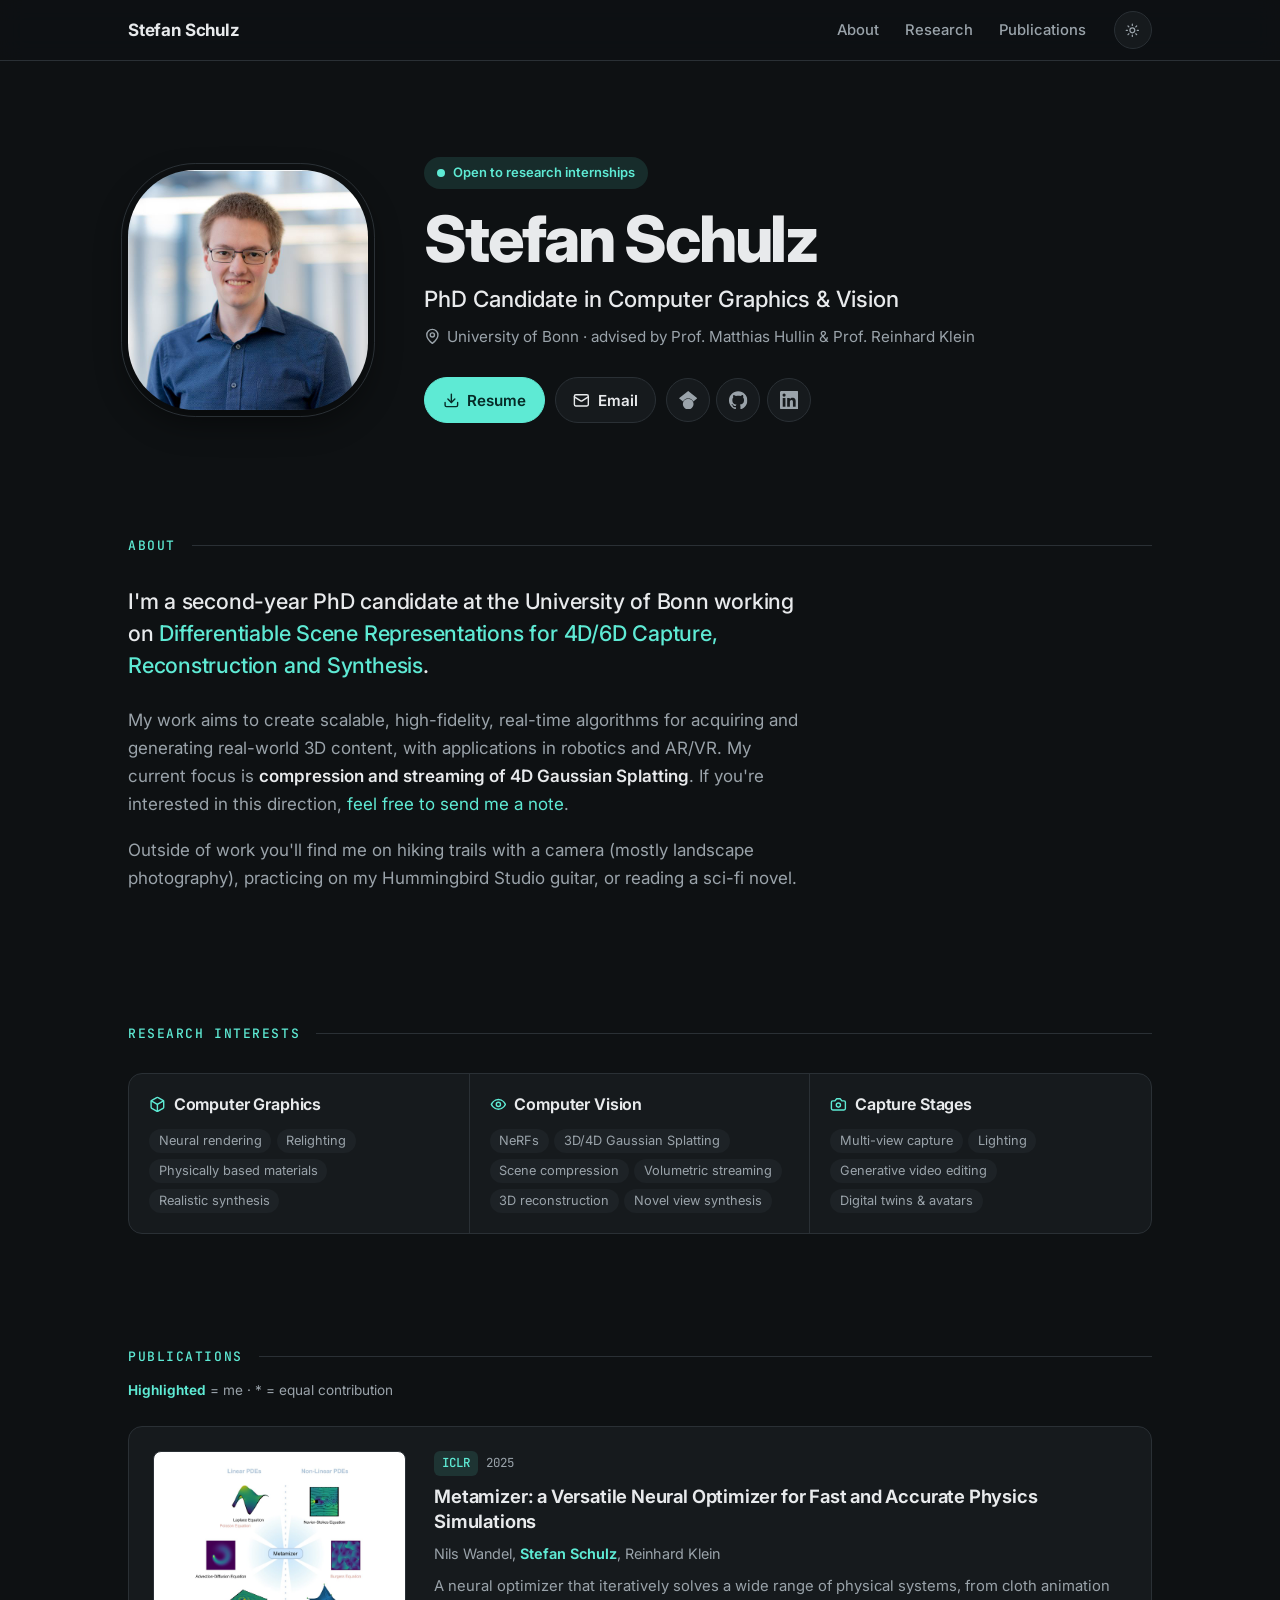
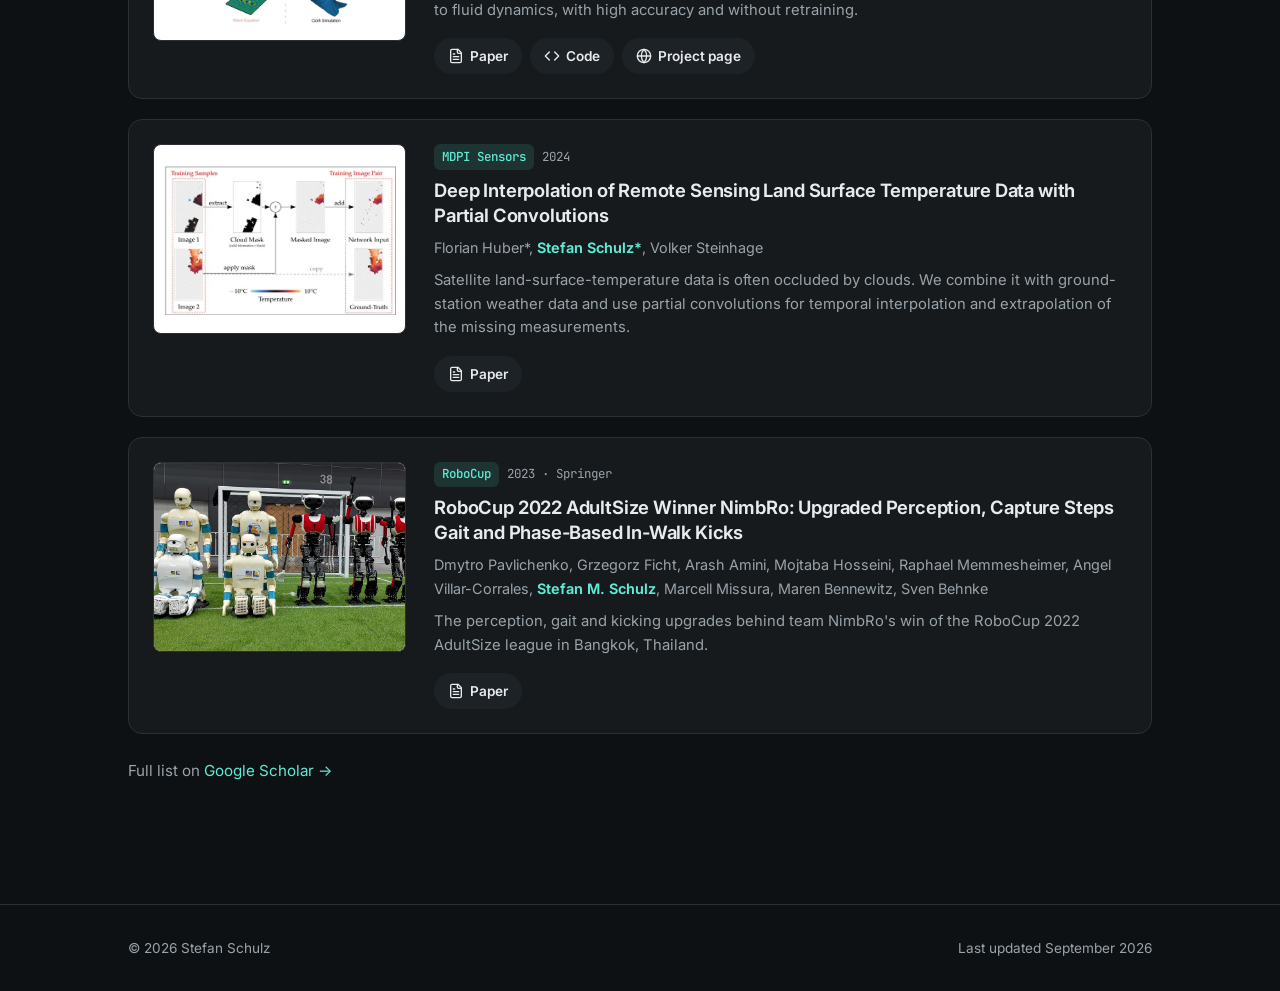
==== commit f28df2ac: "Make dark-mode standard on visit" ====
--- a/index.html
+++ b/index.html
@@ -1,13 +1,12 @@
 <!DOCTYPE html>
-<html lang="en">
+<html lang="en" data-theme="dark">
 <head>
     <meta charset="UTF-8">
     <meta name="viewport" content="width=device-width, initial-scale=1.0, viewport-fit=cover">
     <title>Stefan Schulz · PhD Candidate, University of Bonn</title>
     <meta name="description" content="Stefan Schulz is a PhD candidate at the University of Bonn working on differentiable scene representations for 4D capture, reconstruction and synthesis in computer graphics and vision.">
     <meta name="author" content="Stefan Schulz">
-    <meta name="theme-color" content="#f7f7f5" media="(prefers-color-scheme: light)">
-    <meta name="theme-color" content="#0e1113" media="(prefers-color-scheme: dark)">
+    <meta name="theme-color" content="#0e1113">
 
     <!-- Link previews (Slack, LinkedIn, X, ...) -->
     <meta property="og:type" content="profile">
@@ -24,7 +23,7 @@
     <link href="https://fonts.googleapis.com/css2?family=Inter:wght@400;500;600;700;800&family=JetBrains+Mono:wght@500&display=swap" rel="stylesheet">
     <link rel="stylesheet" href="styles.css">
 
-    <!-- Apply the saved theme before first paint to avoid a flash -->
+    <!-- Dark by default; apply a saved choice before first paint to avoid a flash -->
     <script>
         try {
             var t = localStorage.getItem('theme');
@@ -265,7 +264,7 @@
     </footer>
 
     <script>
-        // Theme toggle: follows the system setting until the visitor picks one.
+        // Theme toggle: dark by default until the visitor picks one.
         (function () {
             var root = document.documentElement;
             var btn = document.querySelector('.theme-toggle');
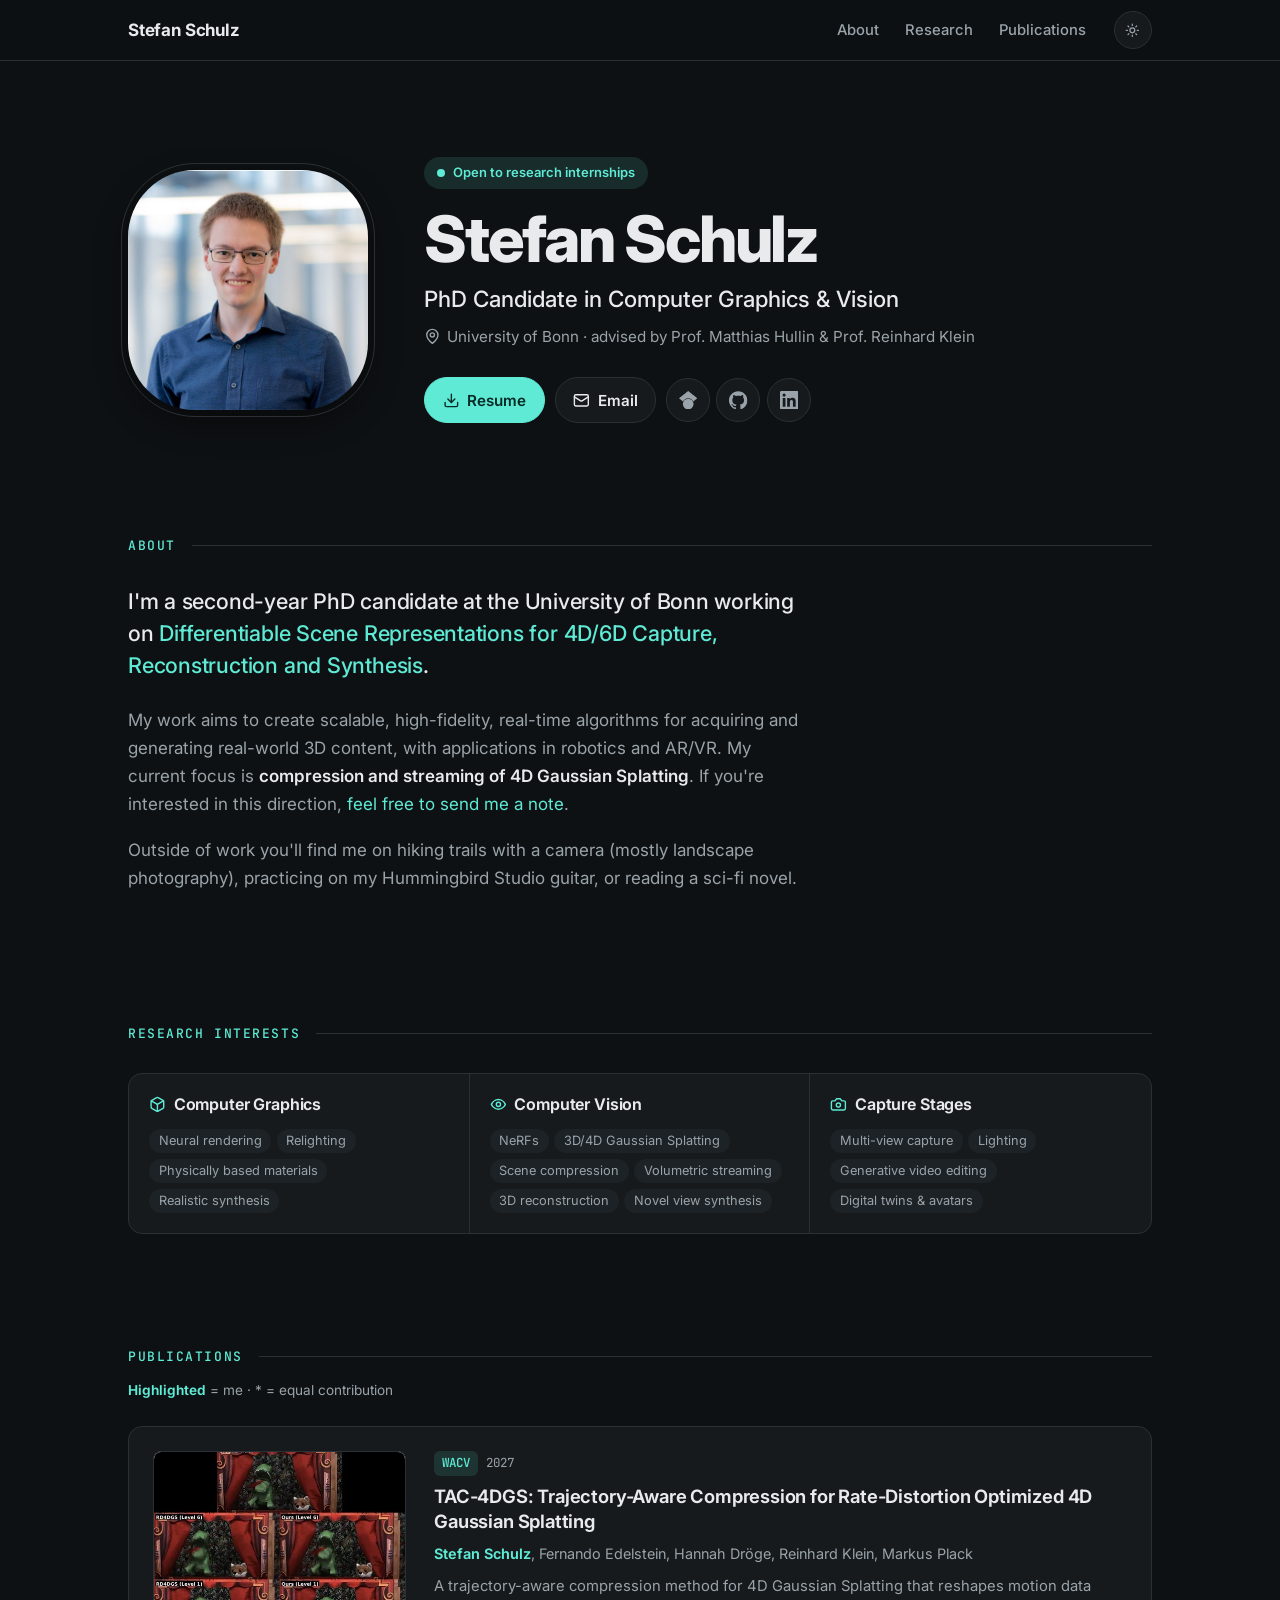
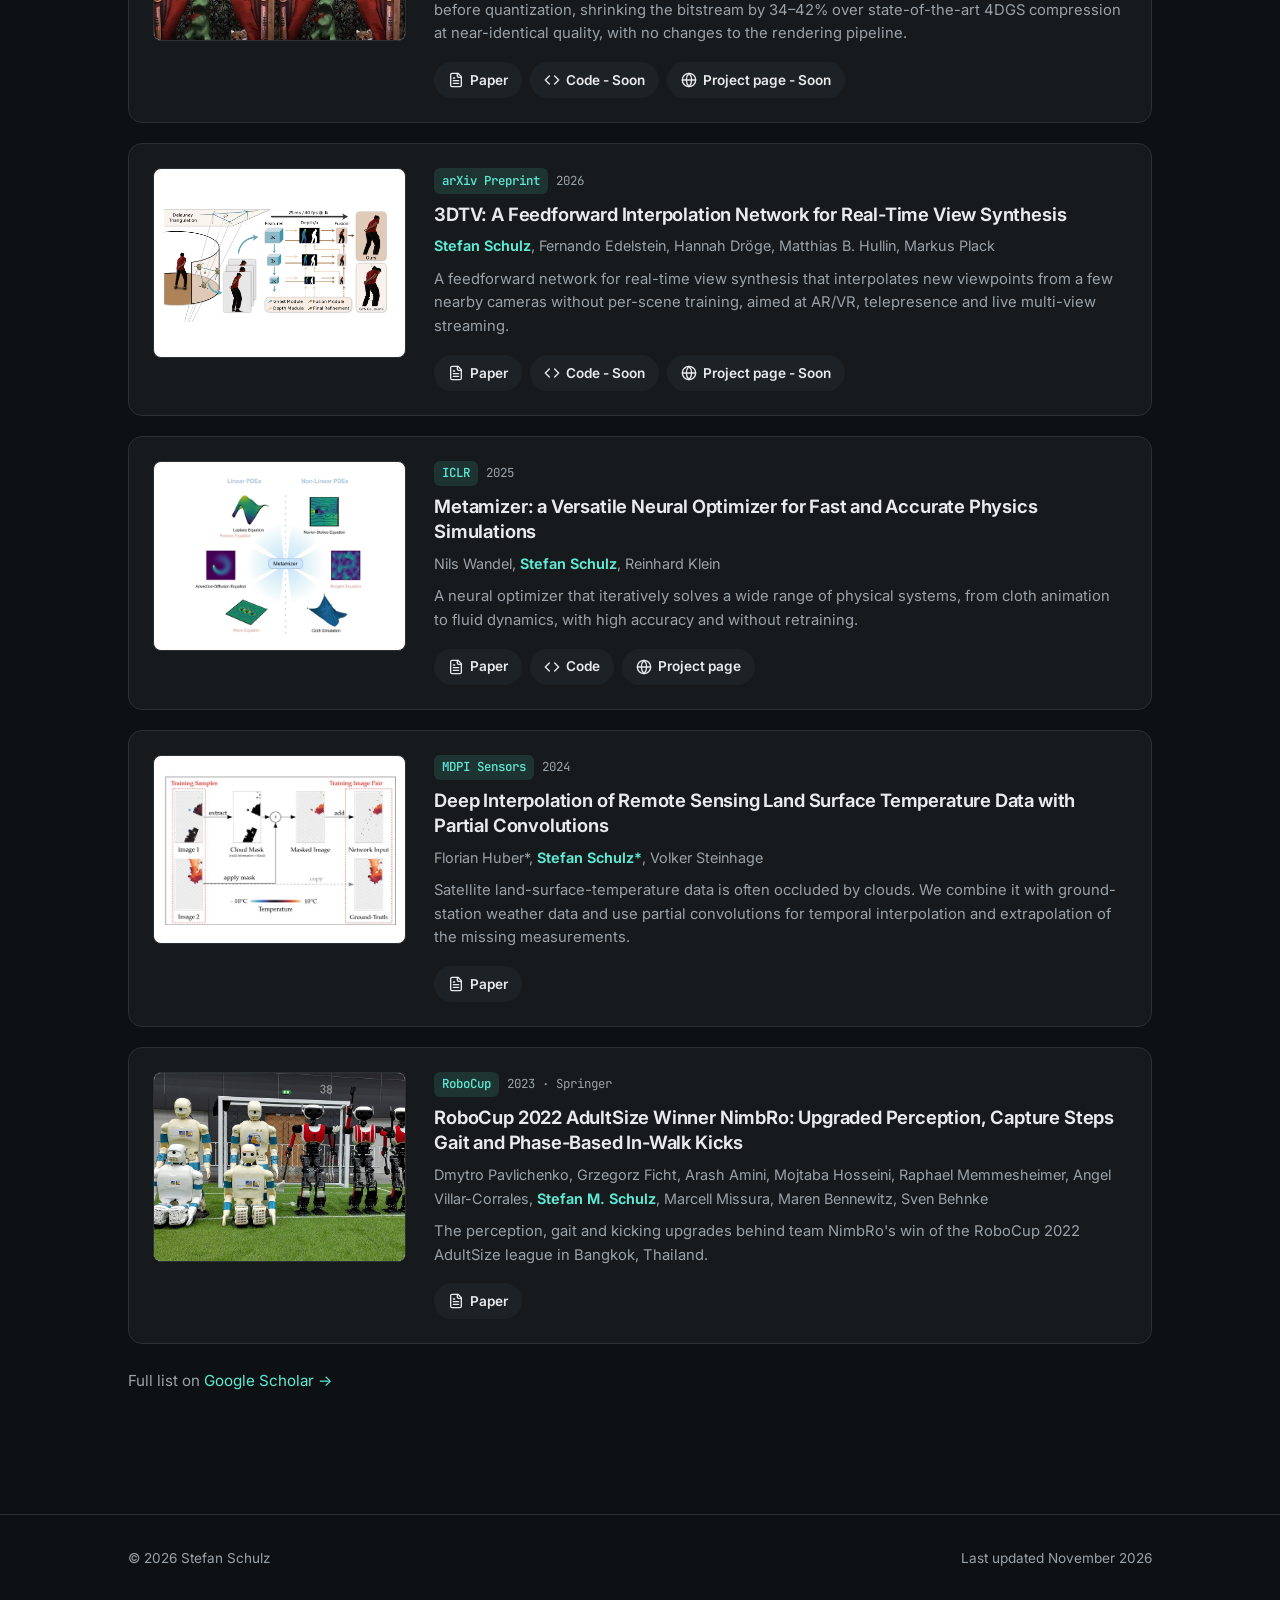
==== commit 76c5ed36: "Update publications list" ====
--- a/index.html
+++ b/index.html
@@ -189,6 +189,48 @@
 
             <ol class="pub-list">
                 <li class="pub">
+                    <a class="pub-thumb pub-thumb-photo" href="https://stefanmschulz.github.io/TAC-4DGS_webpage/" target="_blank" rel="noopener" tabindex="-1" aria-hidden="true">
+                        <img src="assets/web/tac4dgs.webp" width="500" height="398" loading="lazy" alt="">
+                    </a>
+                    <div class="pub-body">
+                        <p class="pub-venue"><span class="venue-tag">WACV</span> 2027</p>
+                        <h3 class="pub-title">TAC-4DGS: Trajectory-Aware Compression for Rate-Distortion Optimized 4D Gaussian Splatting</h3>
+                        <p class="pub-authors"><span class="me">Stefan Schulz</span>, Fernando Edelstein, Hannah Dröge, Reinhard Klein, Markus Plack</p>
+                        <p class="pub-summary">
+                            A trajectory-aware compression method for 4D Gaussian Splatting that reshapes 
+                            motion data before quantization, shrinking the bitstream by 34–42% over state-of-the-art 
+                            4DGS compression at near-identical quality, with no changes to the rendering pipeline.  
+                        </p>
+                        <div class="pub-links">
+                            <a href="https://stefanmschulz.github.io/certificates/tac4dgs.pdf" target="_blank" rel="noopener"><svg class="icon"><use href="#i-file"/></svg>Paper</a>
+                            <a href="https://github.com/StefanMSchulz/TAC-4DGS" target="_blank" rel="noopener"><svg class="icon"><use href="#i-code"/></svg>Code - Soon</a>
+                            <a href="https://stefanmschulz.github.io/TAC-4DGS_webpage/" target="_blank" rel="noopener"><svg class="icon"><use href="#i-globe"/></svg>Project page - Soon</a>
+                        </div>
+                    </div>
+                </li>
+
+                <li class="pub">
+                    <a class="pub-thumb" href="https://stefanmschulz.github.io/TAC-4DGS_webpage/" target="_blank" rel="noopener" tabindex="-1" aria-hidden="true">
+                        <img src="assets/web/3dtv.png" width="960" height="901" loading="lazy" alt="">
+                    </a>
+                    <div class="pub-body">
+                        <p class="pub-venue"><span class="venue-tag">arXiv Preprint</span> 2026</p>
+                        <h3 class="pub-title">3DTV: A Feedforward Interpolation Network for Real-Time View Synthesis</h3>
+                        <p class="pub-authors"><span class="me">Stefan Schulz</span>, Fernando Edelstein, Hannah Dröge, Matthias B. Hullin, Markus Plack</p>
+                        <p class="pub-summary">
+                            A feedforward network for real-time view synthesis that interpolates new viewpoints 
+                            from a few nearby cameras without per-scene training, aimed at AR/VR, telepresence 
+                            and live multi-view streaming.
+                        </p>
+                        <div class="pub-links">
+                            <a href="https://arxiv.org/pdf/2604.11211" target="_blank" rel="noopener"><svg class="icon"><use href="#i-file"/></svg>Paper</a>
+                            <a href="https://github.com/StefanMSchulz/3DTV" target="_blank" rel="noopener"><svg class="icon"><use href="#i-code"/></svg>Code - Soon</a>
+                            <a href="https://stefanmschulz.github.io/3DTV_webpage/" target="_blank" rel="noopener"><svg class="icon"><use href="#i-globe"/></svg>Project page - Soon</a>
+                        </div>
+                    </div>
+                </li>
+
+                <li class="pub">
                     <a class="pub-thumb" href="https://wandeln.github.io/Metamizer_webpage/" target="_blank" rel="noopener" tabindex="-1" aria-hidden="true">
                         <img src="assets/web/metamizer.jpg" width="960" height="901" loading="lazy" alt="">
                     </a>
@@ -259,7 +301,7 @@
     <footer class="site-footer">
         <div class="container footer-inner">
             <span>© 2026 Stefan Schulz</span>
-            <span>Last updated September 2026</span>
+            <span>Last updated November 2026</span>
         </div>
     </footer>
 
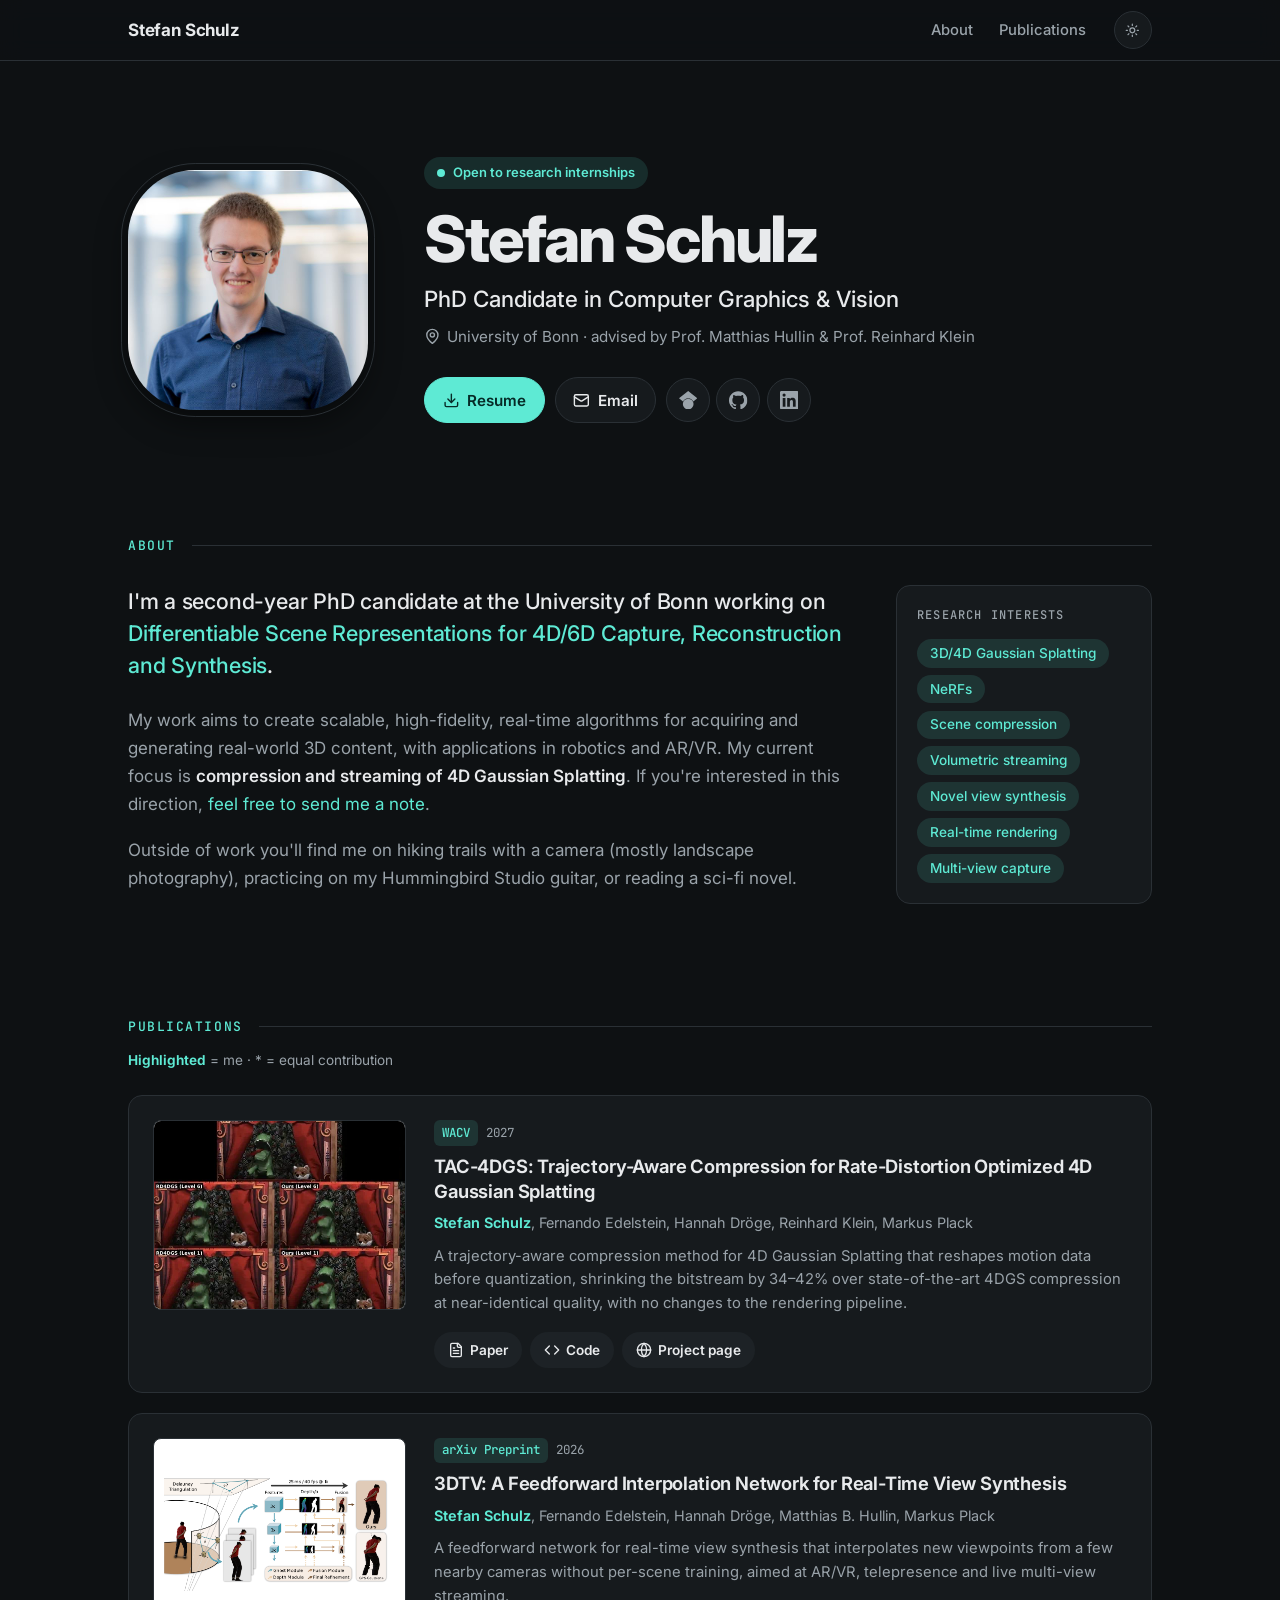
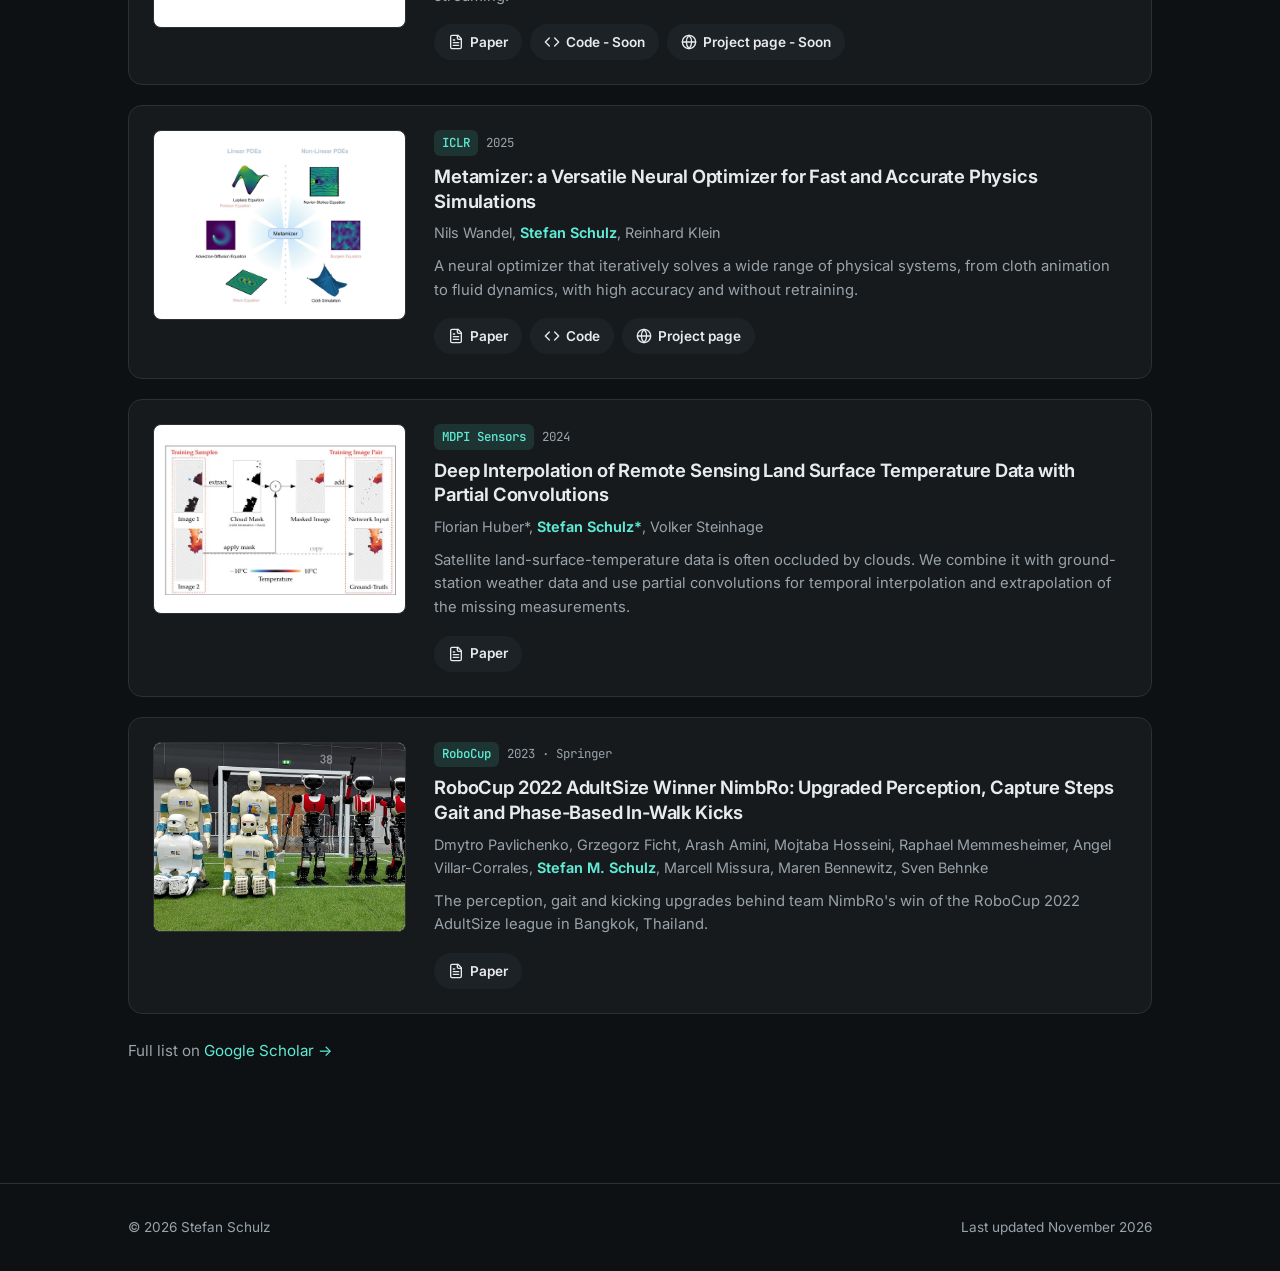
==== commit 63f8ec3f: "Update Website & Resume" ====
--- a/index.html
+++ b/index.html
@@ -60,9 +60,6 @@
         <symbol id="i-code" viewBox="0 0 24 24"><path d="m16 18 6-6-6-6"/><path d="m8 6-6 6 6 6"/></symbol>
         <symbol id="i-globe" viewBox="0 0 24 24"><circle cx="12" cy="12" r="10"/><path d="M12 2a14.5 14.5 0 0 0 0 20 14.5 14.5 0 0 0 0-20"/><path d="M2 12h20"/></symbol>
         <symbol id="i-pin" viewBox="0 0 24 24"><path d="M20 10c0 6-8 12-8 12s-8-6-8-12a8 8 0 0 1 16 0Z"/><circle cx="12" cy="10" r="3"/></symbol>
-        <symbol id="i-cube" viewBox="0 0 24 24"><path d="M21 8a2 2 0 0 0-1-1.73l-7-4a2 2 0 0 0-2 0l-7 4A2 2 0 0 0 3 8v8a2 2 0 0 0 1 1.73l7 4a2 2 0 0 0 2 0l7-4A2 2 0 0 0 21 16Z"/><path d="m3.3 7 8.7 5 8.7-5"/><path d="M12 22V12"/></symbol>
-        <symbol id="i-eye" viewBox="0 0 24 24"><path d="M2 12s3-7 10-7 10 7 10 7-3 7-10 7-10-7-10-7Z"/><circle cx="12" cy="12" r="3"/></symbol>
-        <symbol id="i-camera" viewBox="0 0 24 24"><path d="M14.5 4h-5L7 7H4a2 2 0 0 0-2 2v9a2 2 0 0 0 2 2h16a2 2 0 0 0 2-2V9a2 2 0 0 0-2-2h-3l-2.5-3Z"/><circle cx="12" cy="13" r="3"/></symbol>
         <symbol id="i-sun" viewBox="0 0 24 24"><circle cx="12" cy="12" r="4"/><path d="M12 2v2M12 20v2M4.93 4.93l1.41 1.41M17.66 17.66l1.41 1.41M2 12h2M20 12h2M6.34 17.66l-1.41 1.41M19.07 4.93l-1.41 1.41"/></symbol>
         <symbol id="i-moon" viewBox="0 0 24 24"><path d="M12 3a6 6 0 0 0 9 9 9 9 0 1 1-9-9Z"/></symbol>
         <symbol id="i-github" viewBox="0 0 24 24"><path fill="currentColor" stroke="none" d="M12 .297c-6.63 0-12 5.373-12 12 0 5.303 3.438 9.8 8.205 11.385.6.113.82-.258.82-.577 0-.285-.01-1.04-.015-2.04-3.338.724-4.042-1.61-4.042-1.61C4.422 18.07 3.633 17.7 3.633 17.7c-1.087-.744.084-.729.084-.729 1.205.084 1.838 1.236 1.838 1.236 1.07 1.835 2.809 1.305 3.495.998.108-.776.417-1.305.76-1.605-2.665-.3-5.466-1.332-5.466-5.93 0-1.31.465-2.38 1.235-3.22-.135-.303-.54-1.523.105-3.176 0 0 1.005-.322 3.3 1.23.96-.267 1.98-.399 3-.405 1.02.006 2.04.138 3 .405 2.28-1.552 3.285-1.23 3.285-1.23.645 1.653.24 2.873.12 3.176.765.84 1.23 1.91 1.23 3.22 0 4.61-2.805 5.625-5.475 5.92.42.36.81 1.096.81 2.22 0 1.606-.015 2.896-.015 3.286 0 .315.21.69.825.57C20.565 22.092 24 17.592 24 12.297c0-6.627-5.373-12-12-12"/></symbol>
@@ -77,7 +74,6 @@
             <a href="#top" class="brand">Stefan Schulz</a>
             <nav class="site-nav" aria-label="Main">
                 <a href="#about">About</a>
-                <a href="#research">Research</a>
                 <a href="#publications">Publications</a>
             </nav>
             <button class="theme-toggle" type="button" aria-label="Toggle dark mode">
@@ -127,61 +123,38 @@
         <!-- ============ ABOUT ============ -->
         <section id="about" class="section container">
             <h2 class="section-label">About</h2>
-            <div class="prose">
-                <p class="lead">
-                    I'm a second-year PhD candidate at the University of Bonn working on
-                    <em>Differentiable Scene Representations for 4D/6D Capture, Reconstruction and Synthesis</em>.
-                </p>
-                <p>
-                    My work aims to create scalable, high-fidelity, real-time algorithms for acquiring and generating
-                    real-world 3D content, with applications in robotics and AR/VR. My current focus is
-                    <strong>compression and streaming of 4D Gaussian Splatting</strong>. If you're interested in this direction,
-                    <a href="mailto:stefanm.schulz@t-online.de">feel free to send me a note</a>.
-                </p>
-                <p>
-                    Outside of work you'll find me on hiking trails with a camera (mostly landscape photography),
-                    practicing on my Hummingbird Studio guitar, or reading a sci-fi novel.
-                </p>
-            </div>
-        </section>
-
-        <!-- ============ RESEARCH ============ -->
-        <section id="research" class="section container">
-            <h2 class="section-label">Research interests</h2>
-            <div class="interests">
-                <div class="interest">
-                    <h3><svg class="icon"><use href="#i-cube"/></svg>Computer Graphics</h3>
+            <div class="about-grid">
+                <div class="prose">
+                    <p class="lead">
+                        I'm a second-year PhD candidate at the University of Bonn working on
+                        <em>Differentiable Scene Representations for 4D/6D Capture, Reconstruction and Synthesis</em>.
+                    </p>
+                    <p>
+                        My work aims to create scalable, high-fidelity, real-time algorithms for acquiring and generating
+                        real-world 3D content, with applications in robotics and AR/VR. My current focus is
+                        <strong>compression and streaming of 4D Gaussian Splatting</strong>. If you're interested in this direction,
+                        <a href="mailto:stefanm.schulz@t-online.de">feel free to send me a note</a>.
+                    </p>
+                    <p>
+                        Outside of work you'll find me on hiking trails with a camera (mostly landscape photography),
+                        practicing on my Hummingbird Studio guitar, or reading a sci-fi novel.
+                    </p>
+                </div>
+                <div class="interests">
+                    <h3 class="interests-label">Research interests</h3>
                     <ul class="tags">
-                        <li>Neural rendering</li>
-                        <li>Relighting</li>
-                        <li>Physically based materials</li>
-                        <li>Realistic synthesis</li>
-                    </ul>
-                </div>
-                <div class="interest">
-                    <h3><svg class="icon"><use href="#i-eye"/></svg>Computer Vision</h3>
-                    <ul class="tags">
+                        <li>3D/4D Gaussian Splatting</li>
                         <li>NeRFs</li>
-                        <li>3D/4D Gaussian Splatting</li>
                         <li>Scene compression</li>
                         <li>Volumetric streaming</li>
-                        <li>3D reconstruction</li>
                         <li>Novel view synthesis</li>
-                    </ul>
-                </div>
-                <div class="interest">
-                    <h3><svg class="icon"><use href="#i-camera"/></svg>Capture Stages</h3>
-                    <ul class="tags">
+                        <li>Real-time rendering</li>
                         <li>Multi-view capture</li>
-                        <li>Lighting</li>
-                        <li>Generative video editing</li>
-                        <li>Digital twins &amp; avatars</li>
                     </ul>
                 </div>
             </div>
         </section>
 
-
         <!-- ============ PUBLICATIONS ============ -->
         <section id="publications" class="section container">
             <h2 class="section-label">Publications</h2>
@@ -203,8 +176,8 @@
                         </p>
                         <div class="pub-links">
                             <a href="https://stefanmschulz.github.io/certificates/tac4dgs.pdf" target="_blank" rel="noopener"><svg class="icon"><use href="#i-file"/></svg>Paper</a>
-                            <a href="https://github.com/StefanMSchulz/TAC-4DGS" target="_blank" rel="noopener"><svg class="icon"><use href="#i-code"/></svg>Code - Soon</a>
-                            <a href="https://stefanmschulz.github.io/TAC-4DGS_webpage/" target="_blank" rel="noopener"><svg class="icon"><use href="#i-globe"/></svg>Project page - Soon</a>
+                            <a href="https://github.com/StefanMSchulz/TAC-4DGS" target="_blank" rel="noopener"><svg class="icon"><use href="#i-code"/></svg>Code</a>
+                            <a href="https://stefanmschulz.github.io/TAC-4DGS_webpage/" target="_blank" rel="noopener"><svg class="icon"><use href="#i-globe"/></svg>Project page</a>
                         </div>
                     </div>
                 </li>
--- a/styles.css
+++ b/styles.css
@@ -342,7 +342,7 @@
     background: var(--border);
 }
 
-.prose { max-width: 42rem; }
+.prose p:last-child { margin-bottom: 0; }
 .prose p { margin: 0 0 1.1em; color: var(--text-muted); }
 .prose .lead {
     font-size: clamp(1.15rem, 1.05rem + .5vw, 1.35rem);
@@ -354,48 +354,52 @@
 .prose em { font-style: normal; color: var(--accent); }
 .prose strong { color: var(--text); font-weight: 600; }
 
-/* ---------- Research interests ---------- */
-/* One slim panel split into columns; stacks into rows on narrow screens */
+/* ---------- About: bio + research-interest sidebar ---------- */
+.about-grid {
+    display: grid;
+    grid-template-columns: minmax(0, 1fr) 16rem;
+    gap: clamp(1.5rem, 4vw, 3rem);
+    align-items: start;
+}
+
 .interests {
-    display: grid;
-    grid-template-columns: repeat(auto-fit, minmax(min(100%, 14rem), 1fr));
+    padding: 1.25rem;
     background: var(--surface);
     border: 1px solid var(--border);
     border-radius: var(--radius);
-    overflow: hidden;
-}
-
-.interest {
-    padding: 1.1rem 1.25rem 1.25rem;
-    /* 1px-wide dividers that work for both side-by-side and stacked layouts */
-    box-shadow: -1px 0 0 var(--border), 0 -1px 0 var(--border);
-}
-
-.interest h3 {
-    display: flex;
-    align-items: center;
-    gap: .5rem;
-    margin: 0 0 .7rem;
-    font-size: 1rem;
-    font-weight: 650;
-    letter-spacing: -.01em;
-}
-.interest h3 .icon { width: 1.05rem; height: 1.05rem; color: var(--accent); }
+}
+
+.interests-label {
+    margin: 0 0 .85rem;
+    font-family: var(--font-mono);
+    font-size: .75rem;
+    font-weight: 500;
+    text-transform: uppercase;
+    letter-spacing: .1em;
+    color: var(--text-muted);
+}
+
 .tags {
     display: flex;
     flex-wrap: wrap;
-    gap: .35rem;
+    gap: .45rem;
     margin: 0;
     padding: 0;
     list-style: none;
 }
 .tags li {
-    padding: .2rem .6rem;
-    font-size: .8rem;
+    padding: .3rem .8rem;
+    font-size: .85rem;
+    font-weight: 500;
     line-height: 1.4;
-    color: var(--text-muted);
-    background: var(--surface-2);
-    border-radius: 999px;
+    color: var(--accent);
+    background: var(--accent-soft);
+    border-radius: 999px;
+}
+
+/* Tablet and below: sidebar moves under the text */
+@media (max-width: 860px) {
+    .about-grid { grid-template-columns: 1fr; }
 }
 
 /* ---------- Publications ---------- */
